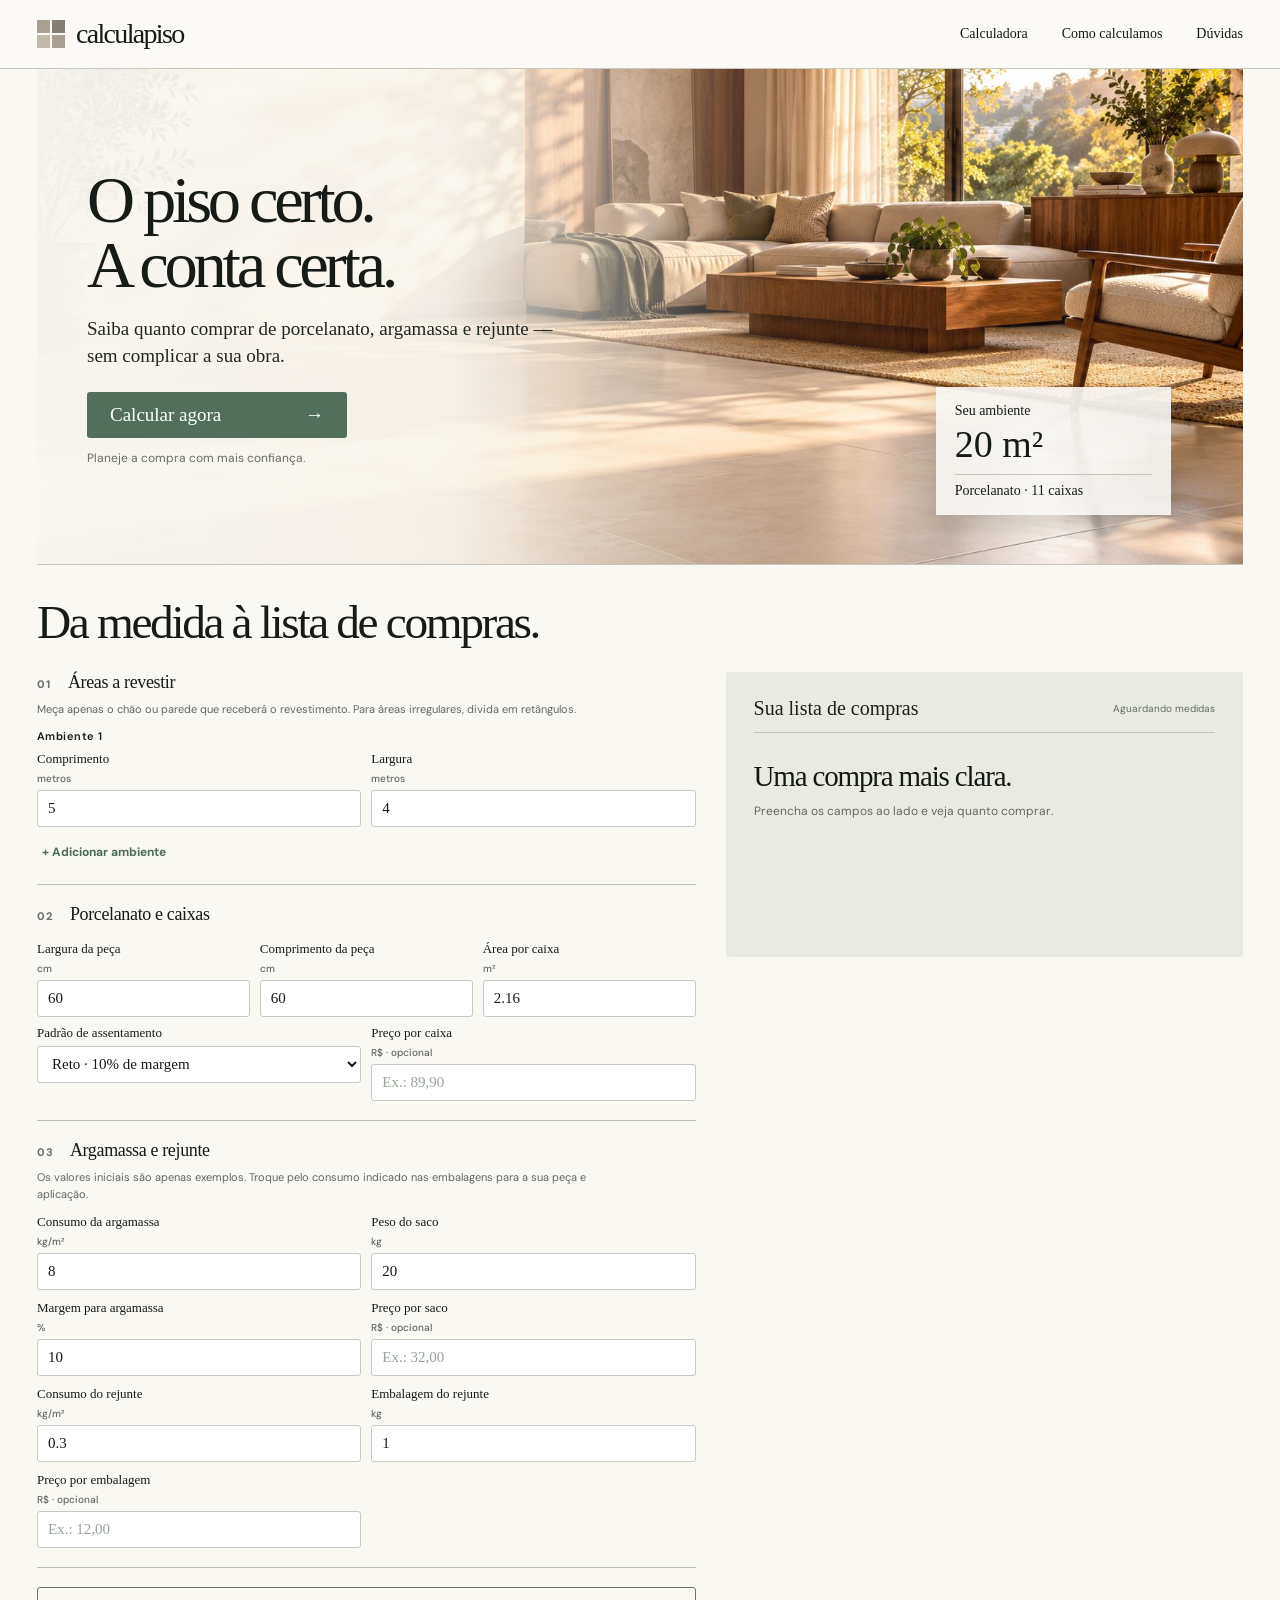
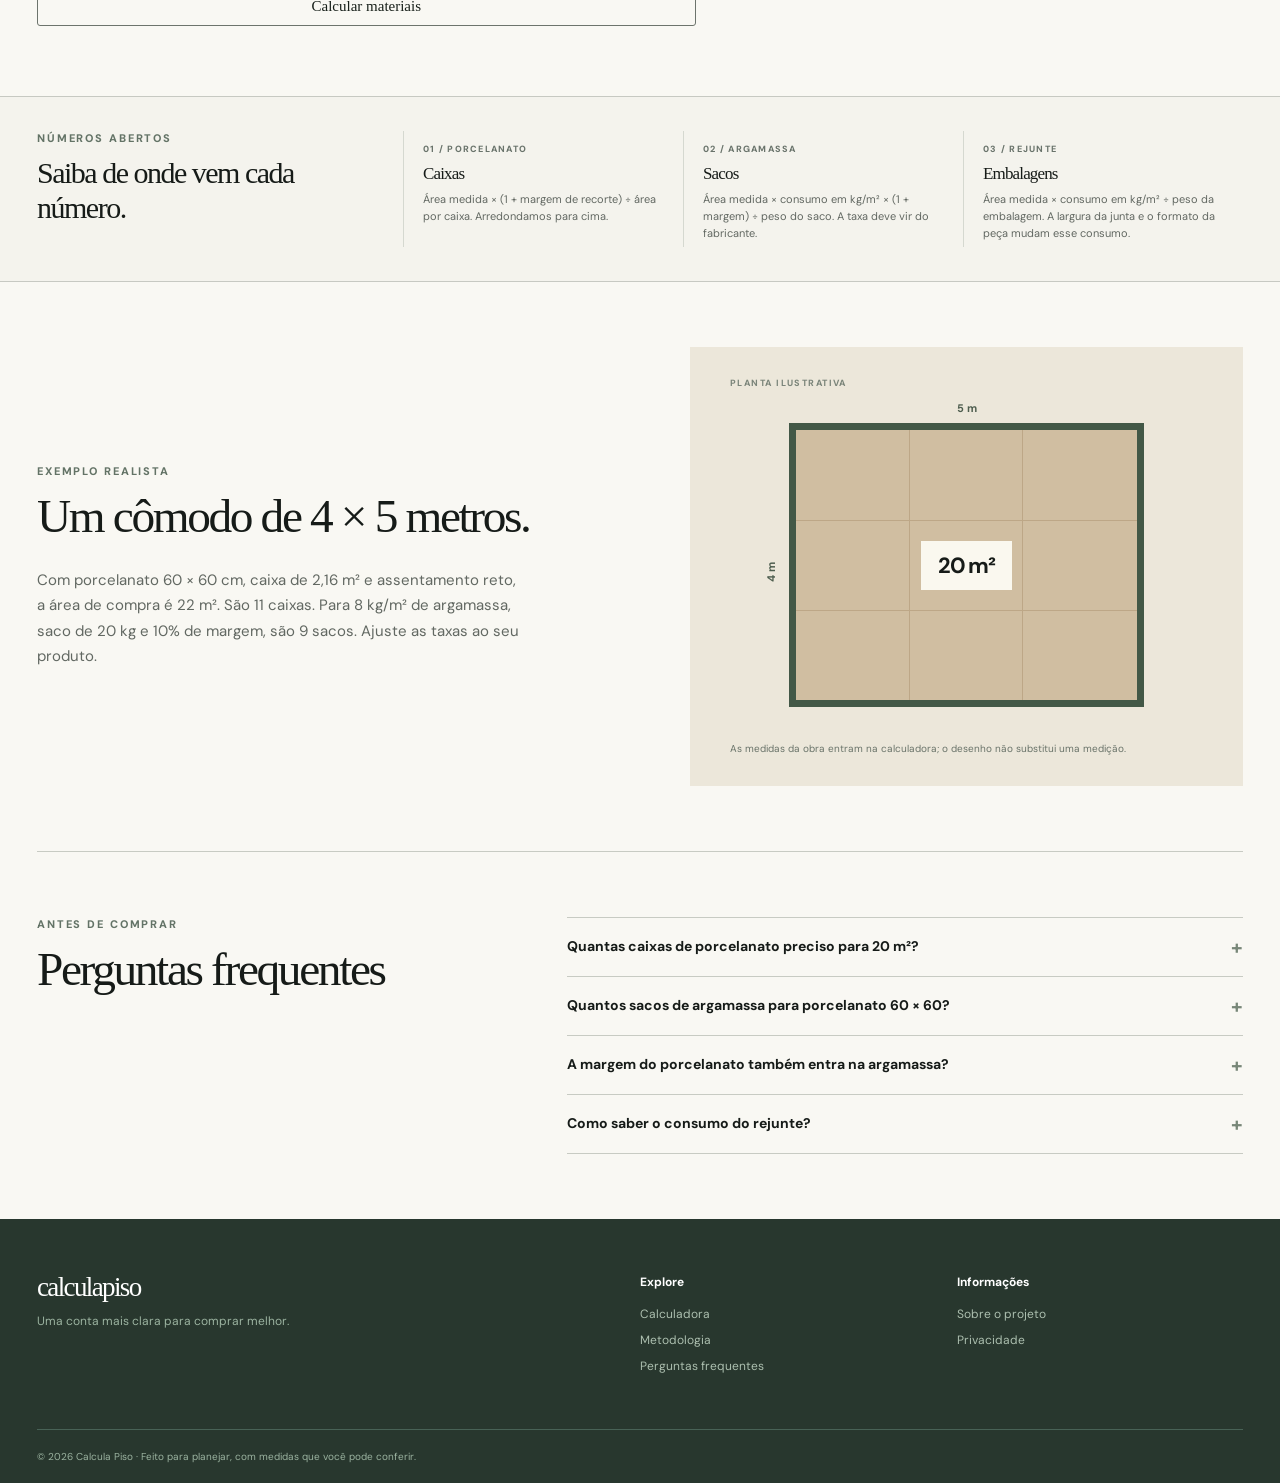
==== index.html @ 50cf4232 "Build Calcula Piso calculator site" ====
<!doctype html>
<html lang="pt-BR">
<head>
  <meta charset="utf-8"><meta name="viewport" content="width=device-width,initial-scale=1"><meta name="theme-color" content="#f5f3ed">
  <meta name="description" content="Calcule caixas de porcelanato, sacos de argamassa, rejunte e custo para sua obra. Simulador grátis com várias áreas, medidas reais e fórmulas transparentes.">
  <meta property="og:type" content="website"><meta property="og:locale" content="pt_BR"><meta property="og:title" content="Calculadora de Porcelanato | Calcula Piso"><meta property="og:description" content="Meça seus ambientes e monte uma lista de compra de porcelanato, argamassa e rejunte.">
  <script type="application/ld+json">{"@context":"https://schema.org","@type":"WebApplication","name":"Calcula Piso","applicationCategory":"UtilitiesApplication","operatingSystem":"Any","inLanguage":"pt-BR","isAccessibleForFree":true,"description":"Calculadora de porcelanato, argamassa e rejunte para planejamento de compra."}</script>
  <title>Calculadora de Porcelanato: caixas, argamassa e rejunte | Calcula Piso</title>
  <link rel="icon" href="/favicon.svg" type="image/svg+xml"><link rel="stylesheet" href="/style.css"><link rel="stylesheet" href="/redesign.css"><script defer src="/app.js"></script>
</head>
<body>
  <a class="skip-link" href="#calculadora">Pular para a calculadora</a>
  <header class="site-header"><div class="shell header-inner"><a class="logo" href="/" aria-label="Calcula Piso, página inicial"><span class="logo-mark" aria-hidden="true"><i></i><i></i><i></i><i></i></span><span>calcula<span class="logo-accent">piso</span><small>obra sem achismo</small></span></a><nav aria-label="Navegação principal"><a href="#calculadora">Calculadora</a><a href="#metodo">Como calculamos</a><a href="#duvidas">Dúvidas</a></nav><a class="nav-cta" href="#calculadora">Começar cálculo <span aria-hidden="true">↗</span></a></div></header>
  <main>
    <section class="hero shell" aria-labelledby="hero-title"><div class="hero-copy"><h1 id="hero-title">O piso certo.<br><em>A conta certa.</em></h1><p>Saiba quanto comprar de porcelanato, argamassa e rejunte — sem complicar a sua obra.</p><div class="hero-actions"><a class="primary-link" href="#calculadora">Calcular agora <span aria-hidden="true">→</span></a></div><div class="hero-proof">Planeje a compra com mais confiança.</div></div><div class="hero-sample" aria-hidden="true"><span>Seu ambiente</span><strong>20 m²</strong><small>Porcelanato · 11 caixas</small></div></section>
    <section class="tool-section shell" id="calculadora" aria-labelledby="tool-title"><div class="section-intro"><div><h2 id="tool-title">Da medida à lista de compras.</h2></div></div><div class="tool-layout">
      <form id="calculator" novalidate><fieldset class="form-block"><legend><span>01</span> Áreas a revestir</legend><p class="field-help">Meça apenas o chão ou parede que receberá o revestimento. Para áreas irregulares, divida em retângulos.</p><div id="rooms"></div><button class="text-button" type="button" id="add-room">+ Adicionar ambiente</button></fieldset>
        <fieldset class="form-block"><legend><span>02</span> Porcelanato e caixas</legend><div class="field-grid three"><label>Largura da peça <small>cm</small><input id="tile-width" type="number" inputmode="decimal" min="1" max="300" step="0.1" value="60" required></label><label>Comprimento da peça <small>cm</small><input id="tile-length" type="number" inputmode="decimal" min="1" max="300" step="0.1" value="60" required></label><label>Área por caixa <small>m²</small><input id="box-area" type="number" inputmode="decimal" min="0.01" max="100" step="0.01" value="2.16" required></label></div><div class="field-grid two"><label>Padrão de assentamento<select id="layout"><option value="10">Reto · 10% de margem</option><option value="15">Diagonal · 15% de margem</option><option value="20">Muitos recortes · 20% de margem</option></select></label><label>Preço por caixa <small>R$ · opcional</small><input id="box-price" type="number" inputmode="decimal" min="0" step="0.01" placeholder="Ex.: 89,90"></label></div></fieldset>
        <fieldset class="form-block"><legend><span>03</span> Argamassa e rejunte</legend><p class="field-help">Os valores iniciais são apenas exemplos. Troque pelo consumo indicado nas embalagens para a sua peça e aplicação.</p><div class="field-grid two"><label>Consumo da argamassa <small>kg/m²</small><input id="mortar-rate" type="number" inputmode="decimal" min="0.1" max="50" step="0.1" value="8" required></label><label>Peso do saco <small>kg</small><input id="mortar-bag" type="number" inputmode="decimal" min="0.1" max="100" step="0.1" value="20" required></label><label>Margem para argamassa <small>%</small><input id="mortar-loss" type="number" inputmode="decimal" min="0" max="100" step="1" value="10" required></label><label>Preço por saco <small>R$ · opcional</small><input id="mortar-price" type="number" inputmode="decimal" min="0" step="0.01" placeholder="Ex.: 32,00"></label><label>Consumo do rejunte <small>kg/m²</small><input id="grout-rate" type="number" inputmode="decimal" min="0.01" max="10" step="0.01" value="0.3" required></label><label>Embalagem do rejunte <small>kg</small><input id="grout-pack" type="number" inputmode="decimal" min="0.1" max="50" step="0.1" value="1" required></label><label>Preço por embalagem <small>R$ · opcional</small><input id="grout-price" type="number" inputmode="decimal" min="0" step="0.01" placeholder="Ex.: 12,00"></label></div></fieldset><p class="form-error" id="form-error" role="alert" hidden></p><button class="calculate-button" type="submit">Calcular materiais <span aria-hidden="true">↗</span></button></form>
      <aside class="results" aria-live="polite" aria-labelledby="results-title"><div class="results-head"><span>Sua lista de compras</span><span class="results-status" id="results-status">Aguardando medidas</span></div><h3 id="results-title">Uma compra mais clara.</h3><p class="results-lead" id="results-lead">Preencha os campos ao lado e veja quanto comprar.</p><div id="results-content" hidden><div class="result-feature"><span>Área medida</span><strong id="area-result">—</strong><small id="purchase-area">—</small></div><div class="result-list"><div><span><b>▦</b> Porcelanato</span><strong id="boxes-result">—</strong><small id="boxes-detail">—</small></div><div><span><b>◧</b> Argamassa</span><strong id="mortar-result">—</strong><small id="mortar-detail">—</small></div><div><span><b>◉</b> Rejunte</span><strong id="grout-result">—</strong><small id="grout-detail">—</small></div></div><div class="estimated-cost" id="cost-row" hidden><span>Total estimado</span><strong id="cost-result">—</strong></div><p class="result-note" id="result-note">Quantidade estimada. Confira o rendimento e a indicação de uso nas embalagens antes de comprar.</p><div class="result-actions"><button type="button" id="copy-result">Copiar lista</button><button type="button" id="print-result">Imprimir</button></div></div></aside>
    </div></section>
    <section class="method-section" id="metodo"><div class="shell method-grid"><div><p class="overline">Números abertos</p><h2>Saiba de onde vem cada número.</h2><p>Uma boa estimativa começa na embalagem. Nossa ferramenta faz as contas e arredonda a compra para caixas e sacos inteiros.</p><a href="#calculadora">Voltar à calculadora <span aria-hidden="true">↗</span></a></div><div class="method-cards"><article><span>01 / PORCELANATO</span><h3>Caixas</h3><p>Área medida × (1 + margem de recorte) ÷ área por caixa. Arredondamos para cima.</p></article><article><span>02 / ARGAMASSA</span><h3>Sacos</h3><p>Área medida × consumo em kg/m² × (1 + margem) ÷ peso do saco. A taxa deve vir do fabricante.</p></article><article><span>03 / REJUNTE</span><h3>Embalagens</h3><p>Área medida × consumo em kg/m² ÷ peso da embalagem. A largura da junta e o formato da peça mudam esse consumo.</p></article></div></div></section>
    <section class="example-section shell"><div class="example-intro"><p class="overline">Exemplo realista</p><h2>Um cômodo de 4 × 5 metros.</h2><p>Com porcelanato 60 × 60 cm, caixa de 2,16 m² e assentamento reto, a área de compra é 22 m². São 11 caixas. Para 8 kg/m² de argamassa, saco de 20 kg e 10% de margem, são 9 sacos. Ajuste as taxas ao seu produto.</p></div><div class="example-visual"><div class="plan-label">PLANTA ILUSTRATIVA</div><div class="room-plan"><span class="top-measure">5 m</span><span class="side-measure">4 m</span><div class="plan-grid"></div><strong>20 m²</strong></div><span class="example-caption">As medidas da obra entram na calculadora; o desenho não substitui uma medição.</span></div></section>
    <section class="faq-section shell" id="duvidas"><div><p class="overline">Antes de comprar</p><h2>Perguntas frequentes</h2></div><div class="faq-list"><details><summary>Quantas caixas de porcelanato preciso para 20 m²?</summary><p>Depende da cobertura de cada caixa e da margem para cortes. Com uma caixa de 2,16 m² e margem de 10%, a compra é de 22 m²: 22 ÷ 2,16 = 10,19, arredondando para 11 caixas.</p></details><details><summary>Quantos sacos de argamassa para porcelanato 60 × 60?</summary><p>O tamanho da peça sozinho não define o consumo. Consulte a ficha técnica da argamassa para o método de assentamento. No exemplo de 20 m², 8 kg/m², 10% de margem e sacos de 20 kg, são 176 kg ou 9 sacos.</p></details><details><summary>A margem do porcelanato também entra na argamassa?</summary><p>Não. A margem das caixas cobre recortes e quebras das peças. A argamassa tem sua própria margem para perdas de aplicação.</p></details><details><summary>Como saber o consumo do rejunte?</summary><p>Procure a tabela do fabricante. O consumo muda com o tamanho e a espessura da peça, a largura da junta e o tipo de rejunte. Digite na calculadora o valor em kg/m² indicado para o seu caso.</p></details></div></section>
  </main><footer class="site-footer"><div class="shell footer-grid"><div><a class="logo footer-logo" href="/">calculapiso</a><p>Uma conta mais clara para comprar melhor.</p></div><div><strong>Explore</strong><a href="#calculadora">Calculadora</a><a href="#metodo">Metodologia</a><a href="#duvidas">Perguntas frequentes</a></div><div><strong>Informações</strong><a href="/sobre.html">Sobre o projeto</a><a href="/privacidade.html">Privacidade</a></div></div><div class="shell footer-bottom">© <span id="year">2026</span> Calcula Piso · Feito para planejar, com medidas que você pode conferir.</div></footer>
</body></html>
---- style.css ----
@import url('https://fonts.googleapis.com/css2?family=DM+Sans:wght@400;500;600;700&family=Manrope:wght@400;500;600;700;800&display=swap');
:root{--paper:#f5f3ed;--white:#fffefa;--ink:#1c2925;--soft:#66736c;--line:#d9ddd3;--green:#254e3f;--orange:#b95736;--sand:#e8dfcf}*{box-sizing:border-box}html{scroll-behavior:smooth}body{margin:0;background:var(--paper);color:var(--ink);font-family:'DM Sans',Arial,sans-serif;-webkit-font-smoothing:antialiased}button,input,select{font:inherit}button,a{-webkit-tap-highlight-color:transparent}a{color:inherit}.shell{width:min(1180px,calc(100% - 48px));margin-inline:auto}[hidden]{display:none!important}.skip-link{position:absolute;left:-999px;top:0;background:#fff;padding:12px;z-index:50}.skip-link:focus{left:12px}.site-header{border-bottom:1px solid #e4e5dc}.header-inner{height:86px;display:flex;align-items:center;justify-content:space-between;gap:20px}.logo{text-decoration:none;font:800 21px/1 'Manrope',Arial,sans-serif;letter-spacing:-.07em;display:flex;align-items:center;gap:11px}.logo>span:last-child{display:flex;flex-direction:column}.logo-accent{color:var(--orange)}.logo small{font:600 9px/1.4 'DM Sans',Arial,sans-serif;letter-spacing:.14em;text-transform:uppercase;color:#758078}.logo-mark{width:29px;height:29px;display:grid;grid-template-columns:1fr 1fr;gap:3px;transform:rotate(-15deg)}.logo-mark i{display:block;background:var(--green);border-radius:2px}.logo-mark i:nth-child(2),.logo-mark i:nth-child(3){background:var(--orange)}nav{display:flex;gap:34px}nav a{text-decoration:none;font-size:13px;font-weight:600;color:#49574f}nav a:hover,.method-grid a:hover{text-decoration:underline}.nav-cta{text-decoration:none;border:1px solid var(--ink);border-radius:5px;padding:12px 15px;font-size:12px;font-weight:700}.nav-cta span{margin-left:16px}.hero{min-height:530px;display:grid;grid-template-columns:1fr .92fr;align-items:center;gap:50px;padding-block:58px}.kicker,.overline{font-size:11px;font-weight:800;letter-spacing:.17em;text-transform:uppercase;color:var(--orange)}.kicker{display:flex;align-items:center;gap:10px}.kicker-line{width:19px;height:2px;background:var(--orange)}h1,h2,h3,p{margin-top:0}h1,h2,h3{font-family:'Manrope',Arial,sans-serif}h1{font-size:clamp(45px,5.2vw,76px);line-height:1.075;letter-spacing:-.075em;margin:21px 0 21px}h1 em{font-style:normal;color:var(--orange)}.hero-copy>p{max-width:525px;font-size:17px;line-height:1.7;color:#536158}.hero-actions{display:flex;align-items:center;gap:24px;margin-top:30px}.primary-link,.calculate-button{background:var(--green);color:white;border:0;border-radius:4px;text-decoration:none;font-size:13px;font-weight:700;padding:15px 20px;display:inline-flex;justify-content:space-between;gap:55px;cursor:pointer}.primary-link:hover,.calculate-button:hover{background:#183d30}.hero-actions>span{font-size:12px;color:#77827a}.hero-proof{border-top:1px solid var(--line);margin-top:58px;padding-top:19px;display:flex;align-items:baseline;gap:13px;color:#67756c;font-size:11px}.hero-proof strong{font-size:13px;color:var(--ink)}.hero-art{position:relative;display:grid;grid-template-columns:repeat(3,1fr);grid-template-rows:repeat(3,1fr);gap:8px;aspect-ratio:1.08;padding:21px;background:#ded9cb;overflow:hidden;box-shadow:20px 22px 0 #e8e3d7}.tile{position:relative;overflow:hidden}.tile-one{background:#c66c4c;grid-column:span 2}.tile-one:after{content:'';position:absolute;width:66%;aspect-ratio:1;border:28px solid #da8a68;border-radius:50%;left:-22%;top:20%}.tile-two{background:#285240}.tile-two:after{content:'';position:absolute;inset:19%;border:17px solid #779988;border-radius:50%}.tile-three{background:#e7d1ab}.tile-three:after{content:'';position:absolute;inset:20% 15%;border:16px solid #f6e7c7;transform:rotate(30deg)}.tile-four{background:#a9482e}.tile-four:after{content:'';position:absolute;inset:12%;background:repeating-linear-gradient(45deg,#c3714b 0 12px,transparent 12px 30px)}.tile-five{background:#cfb692}.tile-five:after{content:'';position:absolute;width:60%;aspect-ratio:1;border:18px solid #f0ddba;border-radius:50%;right:-22%;bottom:-23%}.tile-six{background:#244a3b;grid-column:span 2}.tile-six:after{content:'';position:absolute;inset:15%;background:repeating-linear-gradient(90deg,#3b6c56 0 19px,transparent 19px 40px);transform:skewX(-25deg)}.tile-seven{background:#db9976}.art-label{position:absolute;right:0;bottom:0;padding:19px 24px;background:#f5f3ed;font:800 11px/1.35 'Manrope',Arial,sans-serif;letter-spacing:.15em}.art-label span{display:block;text-align:right;font-size:20px;letter-spacing:0}.strip{background:var(--green);color:#e9efe8}.strip-inner{min-height:70px;display:flex;justify-content:space-between;align-items:center;gap:16px}.strip span{font-size:11px;font-weight:700;letter-spacing:.06em;white-space:nowrap}.tool-section{padding-block:88px 98px}.section-intro{display:flex;justify-content:space-between;align-items:end;gap:40px;margin-bottom:30px}.section-intro h2,.method-section h2,.example-section h2,.faq-section h2{font-size:clamp(32px,3.1vw,46px);line-height:1.16;letter-spacing:-.055em;margin:0}.section-intro>p{max-width:310px;color:var(--soft);font-size:14px;line-height:1.6;margin:0}.tool-layout{display:grid;grid-template-columns:minmax(0,1fr) 390px;gap:20px;align-items:start}form{background:var(--white);border:1px solid var(--line);padding:34px}.form-block{border:0;border-bottom:1px solid var(--line);padding:0 0 29px;margin:0 0 28px;min-width:0}.form-block legend{font:800 17px 'Manrope',Arial,sans-serif;letter-spacing:-.04em;padding:0;margin-bottom:8px}.form-block legend span{font:800 11px 'DM Sans',Arial,sans-serif;color:var(--orange);margin-right:13px;letter-spacing:.08em}.field-help{font-size:12px;line-height:1.55;color:var(--soft);max-width:590px;margin:0 0 19px}.field-grid{display:grid;gap:13px;margin-top:13px}.field-grid.two{grid-template-columns:repeat(2,minmax(0,1fr))}.field-grid.three{grid-template-columns:repeat(3,minmax(0,1fr))}label{font-size:12px;font-weight:700;display:flex;flex-direction:column;gap:7px}label small{font-size:10px;color:var(--soft);font-weight:500}input,select{width:100%;height:43px;background:#fff;border:1px solid #cdd4ca;border-radius:3px;padding:0 11px;color:var(--ink);font-size:14px;min-width:0}input:focus,select:focus,button:focus-visible,a:focus-visible,summary:focus-visible{outline:2px solid var(--orange);outline-offset:2px}input::placeholder{color:#9aa39a}.room-row{background:#f8f8f4;border:1px solid #e3e6dd;padding:15px;margin-bottom:11px}.room-title{display:flex;justify-content:space-between;align-items:center}.room-title strong{font-size:12px}.remove-room,.text-button{border:0;background:none;color:var(--orange);font-size:12px;font-weight:700;cursor:pointer;padding:5px}.text-button{margin-top:3px}.calculate-button{width:100%;font-size:14px;padding:17px 20px}.form-error{background:#fff0ec;border:1px solid #dfa693;color:#852f21;padding:12px;font-size:12px}.results{background:#203e33;color:#fff;padding:28px;position:sticky;top:18px;min-height:310px}.results-head{display:flex;justify-content:space-between;align-items:center;border-bottom:1px solid #536d61;padding-bottom:19px;font-size:12px;font-weight:700}.results-status{font-size:10px;font-weight:600;color:#bdd1c3}.results h3{font-size:29px;line-height:1.15;letter-spacing:-.05em;margin:27px 0 9px}.results-lead{font-size:12px;color:#ccdad0;line-height:1.6;margin-bottom:25px}.result-feature{padding:17px;background:#e1eadf;color:var(--ink);display:flex;flex-direction:column}.result-feature span,.result-feature small{font-size:11px;color:#63796a}.result-feature strong{font:800 36px 'Manrope',Arial,sans-serif;letter-spacing:-.08em;margin:4px 0}.result-list>div{display:grid;grid-template-columns:1fr auto;column-gap:10px;padding:16px 0;border-bottom:1px solid #536d61}.result-list span{font-size:12px;color:#e1eee1}.result-list b{font-size:10px;color:#a6bdae;margin-right:8px}.result-list strong{font:700 15px 'Manrope',Arial,sans-serif;white-space:nowrap}.result-list small{grid-column:1/-1;font-size:10px;color:#b0c3b4;margin:5px 0 0 26px}.estimated-cost{display:flex;justify-content:space-between;gap:10px;margin-top:20px;padding:14px;background:#315c47;font-size:11px}.estimated-cost strong{font-size:16px}.result-note{font-size:11px;color:#c0d0c3;line-height:1.5;margin:19px 0}.result-actions{display:flex;gap:8px}.result-actions button{flex:1;cursor:pointer;border:1px solid #90ad97;background:transparent;color:white;padding:10px 5px;font-weight:700;font-size:11px}.result-actions button:hover{background:#315c47}.method-section{background:#e7e5db;padding:93px 0}.method-grid{display:grid;grid-template-columns:.7fr 1fr;gap:90px}.method-grid>div:first-child>p:not(.overline){color:var(--soft);line-height:1.65;max-width:350px;font-size:14px;margin:20px 0}.method-grid a{font-size:12px;font-weight:700;text-decoration:none}.method-grid a span{margin-left:12px}.method-cards{display:grid;grid-template-columns:repeat(3,1fr);gap:12px}.method-cards article{background:#f8f7f2;padding:23px 20px;min-height:220px}.method-cards article>span{font-size:9px;letter-spacing:.14em;color:var(--orange);font-weight:800}.method-cards h3{font-size:19px;letter-spacing:-.05em;margin:25px 0 8px}.method-cards p{font-size:12px;line-height:1.55;color:var(--soft)}.example-section{padding-block:100px;display:grid;grid-template-columns:1fr 1fr;align-items:center;gap:100px}.example-intro p:not(.overline){font-size:15px;color:var(--soft);line-height:1.7;max-width:490px;margin:24px 0 0}.example-visual{background:#ece7da;padding:30px 40px}.plan-label{font-size:9px;letter-spacing:.16em;font-weight:800;color:#7a8479}.room-plan{width:75%;aspect-ratio:1.25;margin:34px auto;position:relative;border:7px solid #435846;background:#d0bea1;display:grid;place-items:center}.plan-grid{position:absolute;inset:0;background:linear-gradient(90deg,transparent calc(33.33% - 1px),#bda787 calc(33.33% - 1px),#bda787 33.33%,transparent 33.33%,transparent calc(66.66% - 1px),#bda787 calc(66.66% - 1px),#bda787 66.66%,transparent 66.66%),linear-gradient(0deg,transparent calc(33.33% - 1px),#bda787 calc(33.33% - 1px),#bda787 33.33%,transparent 33.33%,transparent calc(66.66% - 1px),#bda787 calc(66.66% - 1px),#bda787 66.66%,transparent 66.66%)}.room-plan strong{position:relative;background:#faf8ef;padding:10px 17px;font-size:22px;letter-spacing:-.06em}.top-measure,.side-measure{position:absolute;font-size:11px;font-weight:700;color:#4d5d4e}.top-measure{top:-29px}.side-measure{left:-35px;top:50%;transform:rotate(-90deg)}.example-caption{display:block;font-size:10px;color:#697369;line-height:1.5}.faq-section{border-top:1px solid var(--line);padding-block:85px 100px;display:grid;grid-template-columns:.65fr 1fr;gap:90px}.faq-list{border-top:1px solid var(--line)}details{border-bottom:1px solid var(--line);padding:19px 0}summary{font-size:14px;font-weight:700;cursor:pointer;list-style:none;display:flex;justify-content:space-between;gap:20px}summary::-webkit-details-marker{display:none}summary:after{content:'+';color:var(--orange);font-size:20px;line-height:1}details[open] summary:after{content:'−'}details p{font-size:13px;line-height:1.65;color:var(--soft);padding:12px 25px 0 0;margin:0}.site-footer{background:#1d332a;color:#d6e2d7;padding-top:55px}.footer-grid{display:grid;grid-template-columns:2fr 1fr 1fr;gap:30px;padding-bottom:55px}.footer-logo{color:white;display:block}.footer-grid p{font-size:12px;color:#9bb3a0;margin-top:12px}.footer-grid>div:not(:first-child){display:flex;flex-direction:column;gap:10px}.footer-grid strong{font-size:12px;margin-bottom:6px;color:#fff}.footer-grid a:not(.logo){font-size:12px;color:#acbfaf;text-decoration:none}.footer-grid a:hover{text-decoration:underline}.footer-bottom{border-top:1px solid #486256;padding-block:20px;color:#9bb3a0;font-size:10px}.simple-page{padding-block:80px 130px;max-width:760px}.simple-page h1{font-size:clamp(36px,5vw,56px)}.simple-page p,.simple-page li{font-size:15px;line-height:1.75;color:#536158}.simple-page h2{font-size:25px;margin-top:40px}.simple-page a{color:var(--orange)}@media(max-width:1050px){.tool-layout{grid-template-columns:minmax(0,1fr) 340px}.method-grid{gap:35px}.method-cards{grid-template-columns:1fr}.method-cards article{min-height:auto}.hero{gap:30px}}@media(max-width:800px){nav{display:none}.hero{grid-template-columns:1fr;padding-block:44px}.hero-art{max-width:570px;width:100%;margin:auto}.hero-proof{margin-top:35px}.strip-inner{overflow:auto}.tool-layout,.method-grid,.example-section,.faq-section{grid-template-columns:1fr}.results{position:static}.section-intro{display:block}.section-intro>p{margin-top:15px}.method-cards{grid-template-columns:repeat(3,1fr)}.example-section,.faq-section{gap:35px}}@media(max-width:600px){.shell{width:min(100% - 32px,1180px)}.header-inner{height:69px}.nav-cta{font-size:0;padding:10px 12px}.nav-cta span{font-size:18px;margin:0}.hero h1{font-size:clamp(45px,12vw,66px)}.hero-copy>p{font-size:15px}.hero-actions{gap:13px}.hero-actions>span{font-size:10px}.hero-art{gap:5px;padding:12px;box-shadow:10px 11px 0 #e8e3d7}.art-label{font-size:8px;padding:9px 12px}.strip-inner{min-height:58px}.strip span{font-size:10px}.tool-section{padding-block:65px}.tool-layout{gap:14px}form,.results{padding:21px}.field-grid.three{grid-template-columns:repeat(2,minmax(0,1fr))}.field-grid.three label:last-child{grid-column:1/-1}.method-section{padding-block:65px}.method-cards{grid-template-columns:1fr}.example-section,.faq-section{padding-block:65px}.example-visual{padding:22px 25px}.footer-grid{grid-template-columns:1fr 1fr;gap:35px}.footer-grid>div:first-child{grid-column:1/-1}}@media(max-width:380px){.field-grid.two{grid-template-columns:1fr}.hero-actions>span{display:none}.result-list strong{font-size:13px}}@media print{.site-header,.hero,.strip,.section-intro,form,.method-section,.example-section,.faq-section,.site-footer,.result-actions{display:none!important}body{background:#fff}.tool-layout{display:block}.tool-section{padding:0}.results{color:#000;background:#fff;position:static;border:1px solid #999;min-height:0}.results-lead,.result-note,.results-status{color:#333}.result-feature{background:#eee}.result-list>div{border-color:#999}}
---- redesign.css ----
﻿:root{--paper:#f9f8f3;--white:#fbfaf7;--ink:#161b18;--soft:#626862;--line:#c8cbc3;--green:#506c5b;--orange:#788778}
body{background:var(--paper);color:var(--ink)}.shell{width:min(1390px,calc(100% - 74px))}.site-header{background:#fbfaf7;border-color:#c7c9c1}.header-inner{height:68px}.logo{font-family:Georgia,'Times New Roman',serif;font-size:28px;font-weight:400;letter-spacing:-.06em}.logo>span:last-child{display:block}.logo-accent{color:inherit}.logo small{display:none}.logo-mark{width:28px;height:28px;transform:none;gap:2px}.logo-mark i,.logo-mark i:nth-child(2),.logo-mark i:nth-child(3){background:#aaa092;border-radius:0}.logo-mark i:nth-child(2){background:#867e72}.logo-mark i:nth-child(3){background:#c1b9aa}.site-header nav a{font-family:Georgia,'Times New Roman',serif;font-size:14px;color:#141a16;font-weight:400}.nav-cta{display:none}
.hero{min-height:495px;display:flex;align-items:center;position:relative;padding:50px;background:linear-gradient(90deg,rgba(249,248,243,.97) 0%,rgba(249,248,243,.88) 34%,rgba(249,248,243,.08) 61%,rgba(249,248,243,0) 100%),url('/hero-room.jpg') center center/cover no-repeat}.hero-copy{position:relative;z-index:1;max-width:590px}.hero h1{font-family:Georgia,'Times New Roman',serif;font-size:clamp(56px,5.2vw,86px);font-weight:400;letter-spacing:-.065em;line-height:.98;margin:0 0 19px}.hero h1 em{color:inherit}.hero-copy>p{font-family:Georgia,'Times New Roman',serif;font-size:19px;line-height:1.4;color:#222722;max-width:490px}.hero-actions{margin-top:23px}.primary-link{font-family:Georgia,'Times New Roman',serif;background:#536f5c;border-radius:3px;min-width:260px;font-size:19px;font-weight:400;padding:12px 23px}.hero-proof{border:0;margin-top:12px;padding:0;font-size:12px;color:#666d66}.hero-sample{position:absolute;right:6%;bottom:49px;width:235px;padding:16px 19px;background:#f8f7f3e8;box-shadow:0 10px 26px #20291e33;display:flex;flex-direction:column}.hero-sample span,.hero-sample small{font-family:Georgia,'Times New Roman',serif;font-size:14px}.hero-sample strong{font-family:Georgia,'Times New Roman',serif;font-weight:400;font-size:38px;margin:3px 0 8px}.hero-sample small{border-top:1px solid #c5c5be;padding-top:8px}.hero-art,.strip{display:none!important}
.tool-section{padding-block:30px 70px;border-top:1px solid #c6c6be}.section-intro{margin-bottom:22px}.section-intro h2,.method-section h2,.example-section h2,.faq-section h2{font-family:Georgia,'Times New Roman',serif;font-size:clamp(32px,3.7vw,53px);font-weight:400;letter-spacing:-.05em}.tool-layout{grid-template-columns:minmax(0,1.12fr) minmax(330px,.88fr);gap:30px}.tool-layout form{border:0;background:transparent;padding:0}.form-block{border-bottom:1px solid #bcbfb7;padding-bottom:19px;margin-bottom:19px}.form-block legend{font-family:Georgia,'Times New Roman',serif;font-size:18px;font-weight:400;letter-spacing:-.02em}.form-block legend span{font-size:11px;letter-spacing:.08em;color:#6b7069}.field-help{font-size:11px;margin:0 0 11px}.field-grid{gap:10px;margin-top:8px}.field-grid label{font-family:Georgia,'Times New Roman',serif;font-size:13px;font-weight:400;gap:5px}.field-grid label small{font-family:'DM Sans',Arial,sans-serif;font-size:10px}.field-grid input,.field-grid select{height:37px;border:1px solid #c7c9c4;border-radius:3px;background:#fff;padding-inline:10px;font-family:Georgia,'Times New Roman',serif;font-size:15px}.room-row{border:0;background:transparent;padding:0;margin-bottom:9px}.room-title{margin-bottom:8px}.room-title strong{font:600 11px 'DM Sans',Arial,sans-serif;letter-spacing:.04em}.remove-room,.text-button{color:#4e6a58}.calculate-button{background:transparent;color:#18201a;border:1px solid #6d746c;border-radius:3px;justify-content:center;font-family:Georgia,'Times New Roman',serif;font-size:15px;font-weight:400;padding:10px}.calculate-button:hover{background:#e7ebe4;color:#18201a}.calculate-button span{display:none}
.results{background:#e9ebe3;color:#121913;padding:25px 28px;position:sticky;top:18px;min-height:285px;border-radius:3px}.results-head{border-bottom:1px solid #bfc6bd;color:#1b211b;font-family:Georgia,'Times New Roman',serif;font-size:20px;font-weight:400;padding-bottom:12px}.results-status{font:400 10px 'DM Sans',Arial,sans-serif;color:#636d62}.results h3{font-family:Georgia,'Times New Roman',serif;font-size:29px;font-weight:400;letter-spacing:-.04em}.results-lead{color:#636a62;font-size:12px}.result-feature{background:#f3f4ed;color:#1b211b;padding:13px 16px}.result-feature strong{font-family:Georgia,'Times New Roman',serif;font-weight:400;font-size:33px}.result-list>div{border-color:#bfc6bd;padding:15px 0}.result-list span,.result-list strong{color:#161d17;font-family:Georgia,'Times New Roman',serif;font-size:16px;font-weight:400}.result-list b{color:#778779;font-size:20px;font-weight:400}.result-list small,.result-note{color:#5f6a60}.estimated-cost{background:transparent;border-top:1px solid #aeb8ae;color:#161d17;font-family:Georgia,'Times New Roman',serif;font-size:16px;padding:17px 0;margin-top:0}.estimated-cost strong{font:400 26px Georgia,'Times New Roman',serif}.result-actions button{border-color:#5d6e5d;color:#233827}.result-actions button:hover{background:#dbe2d8}.method-section{background:#f4f3ed;border-top:1px solid #c7c9c2;border-bottom:1px solid #c7c9c2;padding-block:34px}.method-grid{grid-template-columns:.4fr 1fr;gap:30px}.method-grid h2{font-size:30px}.method-grid>div:first-child>p:not(.overline),.method-grid a{display:none}.method-cards{display:grid;grid-template-columns:repeat(3,1fr);gap:0}.method-cards article{background:transparent;border-left:1px solid #d5d8d0;min-height:0;padding:5px 19px}.method-cards article>span{color:#69736b}.method-cards h3{font-family:Georgia,'Times New Roman',serif;font-size:17px;font-weight:400;margin:7px 0}.method-cards p{font-size:11px;margin:0}.example-section{padding-block:65px}.faq-section{padding-block:65px}.overline{color:#637366}.site-footer{background:#28372e}.footer-logo{font-size:27px}
@media(max-width:800px){.shell{width:min(100% - 32px,1390px)}.header-inner{height:52px}.logo{font-size:23px}.site-header nav{display:none}.site-header .nav-cta{display:block;font-size:0;border:0;padding:4px}.site-header .nav-cta span{font-size:20px;margin:0}.hero{min-height:520px;padding:0 20px 28px;align-items:flex-end;background:linear-gradient(0deg,rgba(249,248,243,.97) 0%,rgba(249,248,243,.88) 44%,rgba(249,248,243,0) 78%),url('/hero-room.jpg') 63% top/auto 62% no-repeat}.hero-copy{width:100%}.hero h1{font-size:clamp(42px,10vw,64px);margin:0 0 9px}.hero-copy>p{font-size:15px;line-height:1.38;margin-bottom:13px}.hero-actions{margin:0}.primary-link{width:100%;min-width:0;font-size:15px;padding:11px 16px}.hero-proof{display:none}.hero-sample{display:none}.tool-section{padding-block:27px 50px}.section-intro h2{font-size:30px}.tool-layout{grid-template-columns:1fr;gap:20px}.results{position:static}.method-grid{grid-template-columns:1fr;gap:14px}.method-cards{grid-template-columns:1fr}.method-cards article{border-left:0;border-top:1px solid #d4d6cf;padding:11px 0}.method-grid h2{font-size:29px}.example-section,.faq-section{grid-template-columns:1fr}}
@media(max-width:420px){.hero{min-height:490px}.field-grid.two{grid-template-columns:repeat(2,minmax(0,1fr))}.field-grid.three{grid-template-columns:repeat(2,minmax(0,1fr))}.field-grid input,.field-grid select{font-size:13px}.results{padding:18px}.result-list span,.result-list strong{font-size:14px}}
@media print{.hero,.site-header,.method-section{display:none!important}.results{background:#fff;color:#111}.result-list span,.result-list strong,.result-note{color:#111}}
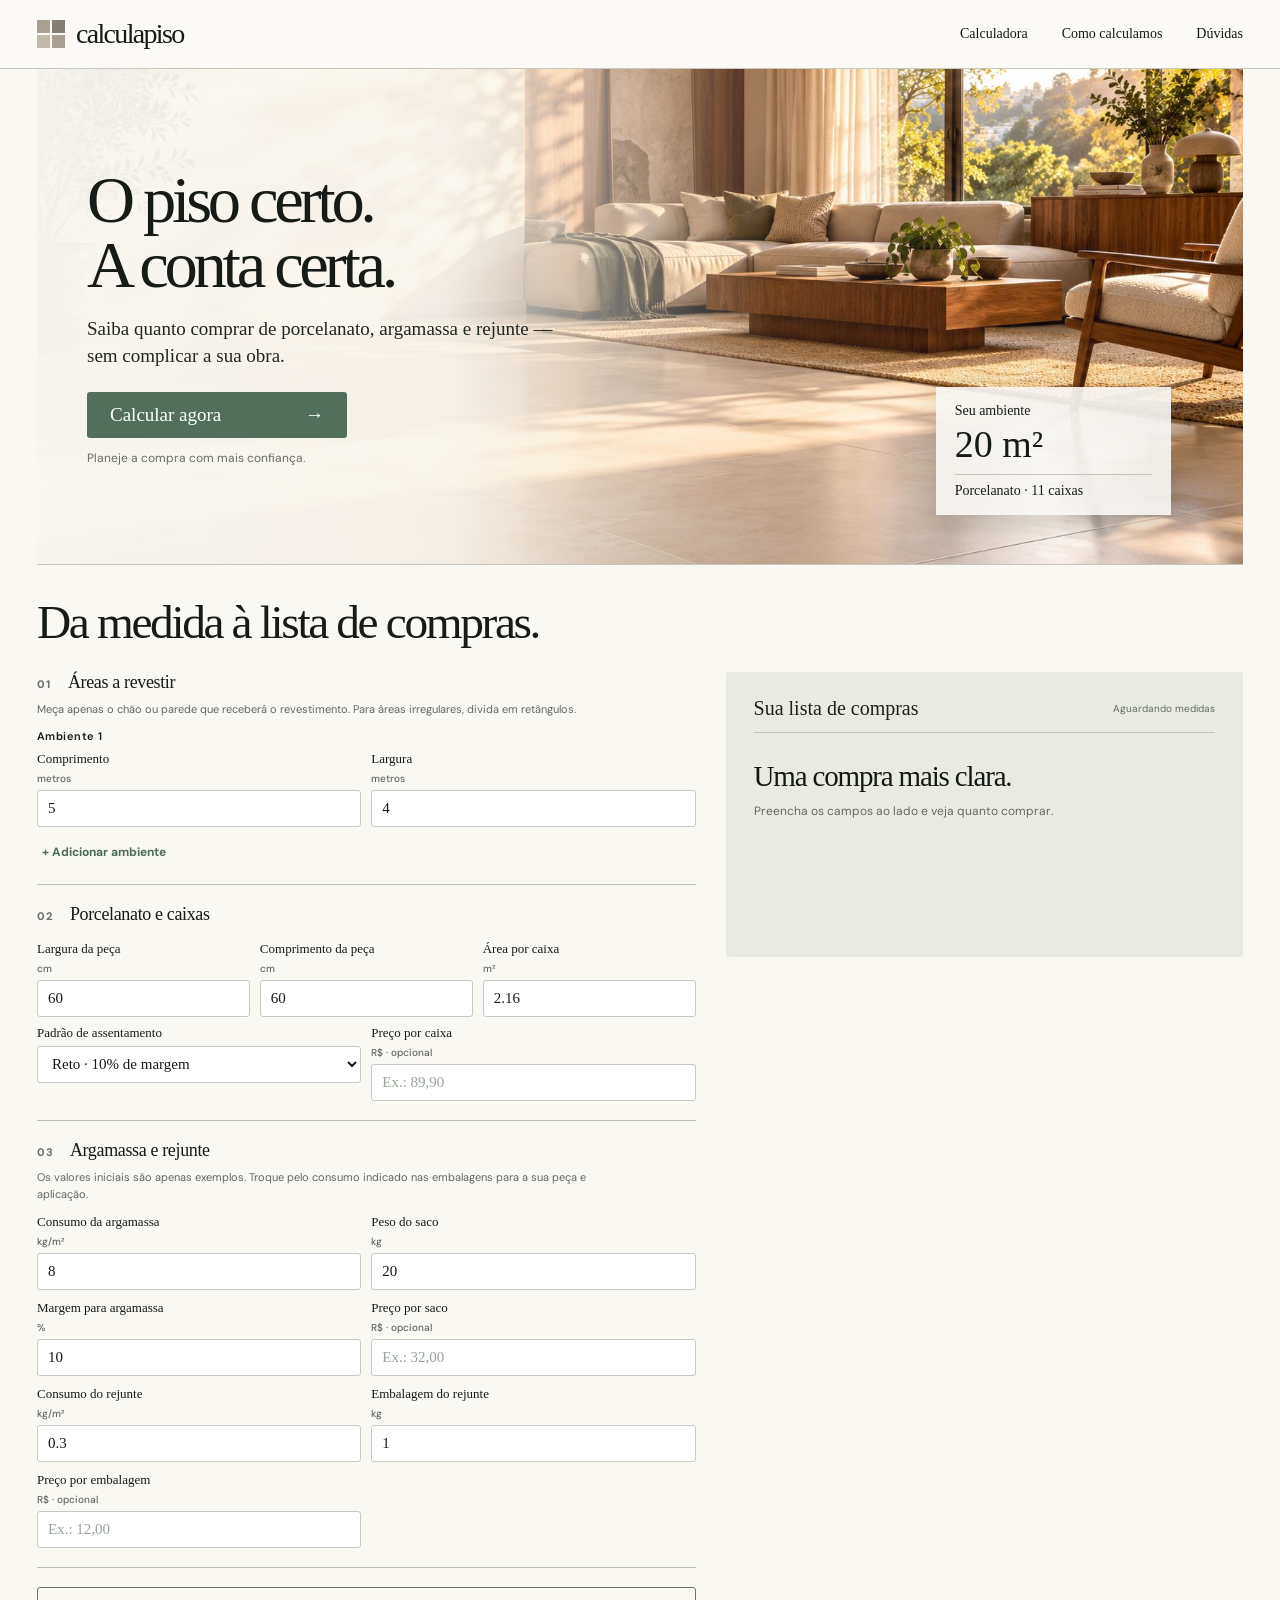
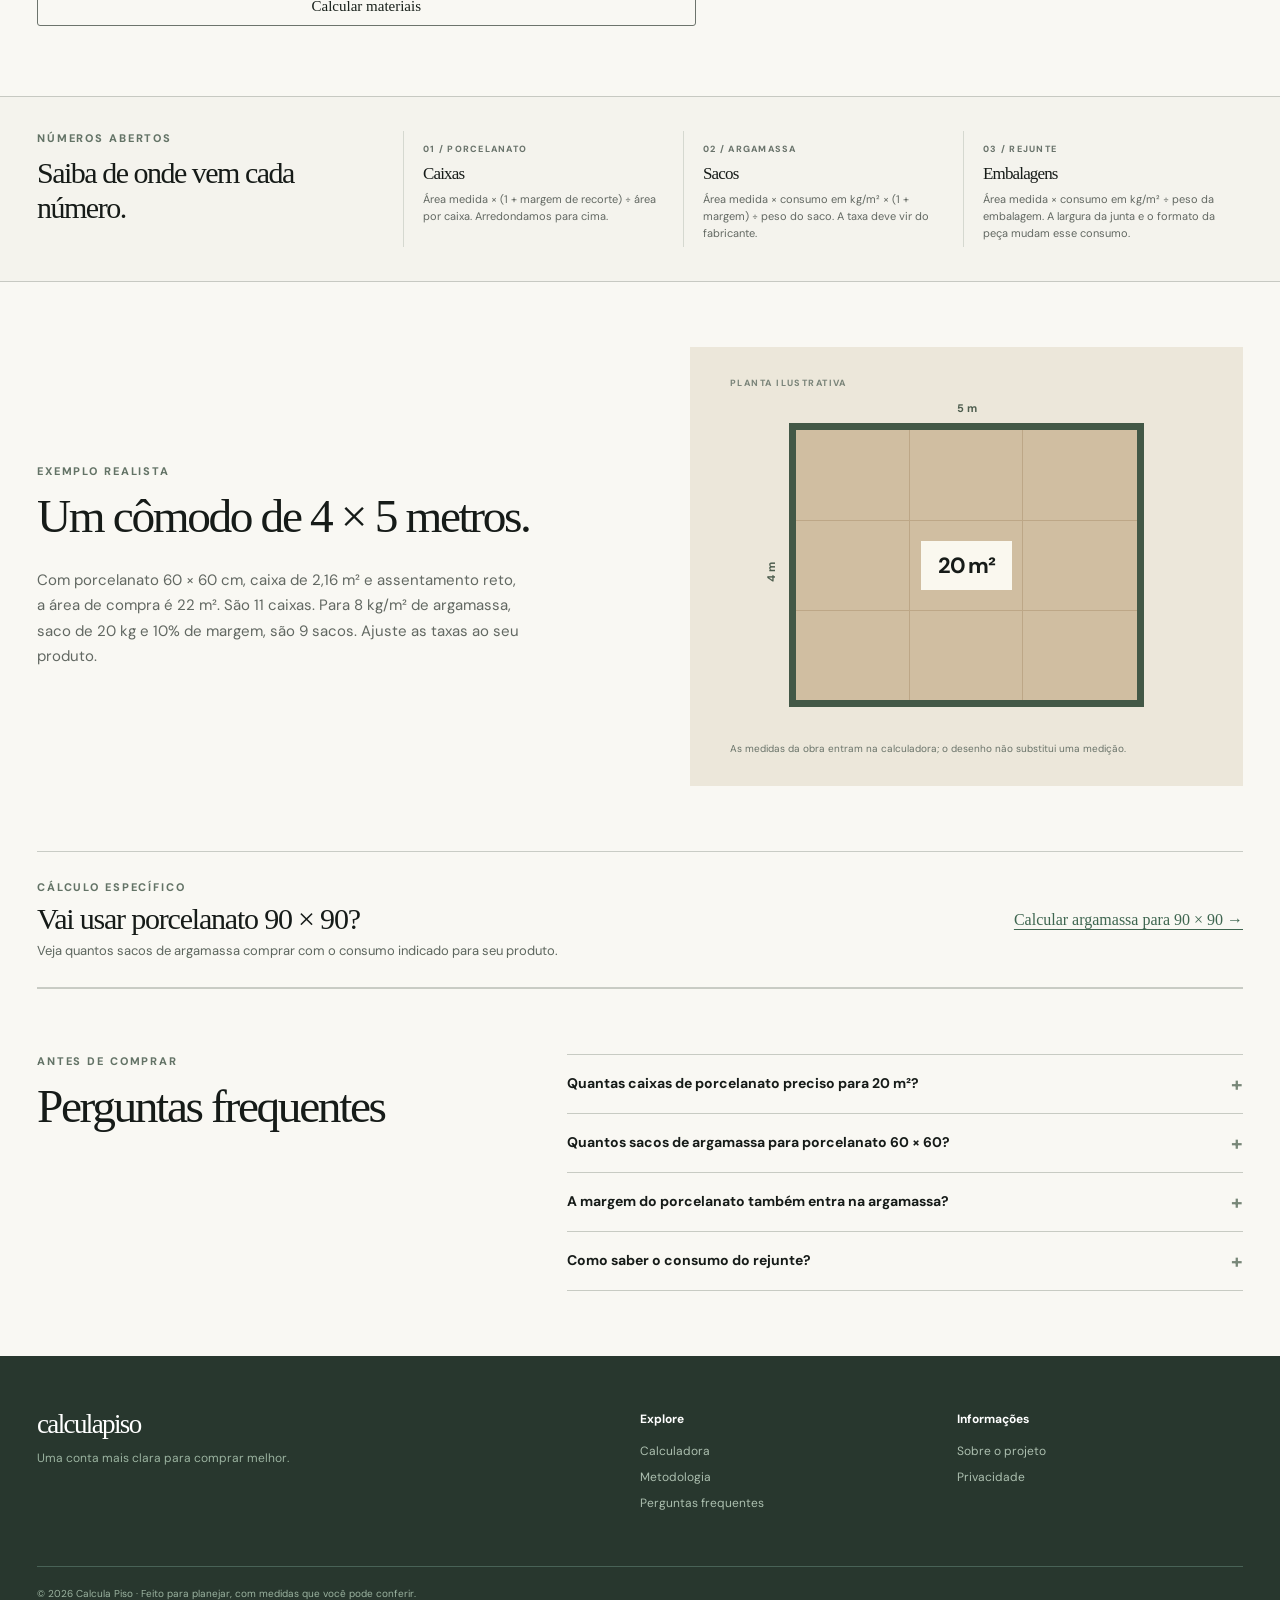
==== commit f42fd9b2: "Add focused 90x90 mortar calculator" ====
--- a/index.html
+++ b/index.html
@@ -5,7 +5,7 @@
   <meta name="description" content="Calcule caixas de porcelanato, sacos de argamassa, rejunte e custo para sua obra. Simulador grátis com várias áreas, medidas reais e fórmulas transparentes.">
   <meta property="og:type" content="website"><meta property="og:locale" content="pt_BR"><meta property="og:title" content="Calculadora de Porcelanato | Calcula Piso"><meta property="og:description" content="Meça seus ambientes e monte uma lista de compra de porcelanato, argamassa e rejunte.">
   <script type="application/ld+json">{"@context":"https://schema.org","@type":"WebApplication","name":"Calcula Piso","applicationCategory":"UtilitiesApplication","operatingSystem":"Any","inLanguage":"pt-BR","isAccessibleForFree":true,"description":"Calculadora de porcelanato, argamassa e rejunte para planejamento de compra."}</script>
-  <title>Calculadora de Porcelanato: caixas, argamassa e rejunte | Calcula Piso</title>
+  <link rel="canonical" href="https://calcula-piso.vercel.app/"><meta property="og:url" content="https://calcula-piso.vercel.app/"><meta property="og:image" content="https://calcula-piso.vercel.app/hero-room.jpg"><meta name="twitter:card" content="summary_large_image"><link rel="preload" as="image" href="/hero-room.jpg"><title>Calculadora de Porcelanato: caixas, argamassa e rejunte | Calcula Piso</title>
   <link rel="icon" href="/favicon.svg" type="image/svg+xml"><link rel="stylesheet" href="/style.css"><link rel="stylesheet" href="/redesign.css"><script defer src="/app.js"></script>
 </head>
 <body>
@@ -21,6 +21,7 @@
     </div></section>
     <section class="method-section" id="metodo"><div class="shell method-grid"><div><p class="overline">Números abertos</p><h2>Saiba de onde vem cada número.</h2><p>Uma boa estimativa começa na embalagem. Nossa ferramenta faz as contas e arredonda a compra para caixas e sacos inteiros.</p><a href="#calculadora">Voltar à calculadora <span aria-hidden="true">↗</span></a></div><div class="method-cards"><article><span>01 / PORCELANATO</span><h3>Caixas</h3><p>Área medida × (1 + margem de recorte) ÷ área por caixa. Arredondamos para cima.</p></article><article><span>02 / ARGAMASSA</span><h3>Sacos</h3><p>Área medida × consumo em kg/m² × (1 + margem) ÷ peso do saco. A taxa deve vir do fabricante.</p></article><article><span>03 / REJUNTE</span><h3>Embalagens</h3><p>Área medida × consumo em kg/m² ÷ peso da embalagem. A largura da junta e o formato da peça mudam esse consumo.</p></article></div></div></section>
     <section class="example-section shell"><div class="example-intro"><p class="overline">Exemplo realista</p><h2>Um cômodo de 4 × 5 metros.</h2><p>Com porcelanato 60 × 60 cm, caixa de 2,16 m² e assentamento reto, a área de compra é 22 m². São 11 caixas. Para 8 kg/m² de argamassa, saco de 20 kg e 10% de margem, são 9 sacos. Ajuste as taxas ao seu produto.</p></div><div class="example-visual"><div class="plan-label">PLANTA ILUSTRATIVA</div><div class="room-plan"><span class="top-measure">5 m</span><span class="side-measure">4 m</span><div class="plan-grid"></div><strong>20 m²</strong></div><span class="example-caption">As medidas da obra entram na calculadora; o desenho não substitui uma medição.</span></div></section>
+    <section class="shell related-tool"><div><p class="overline">Cálculo específico</p><h2>Vai usar porcelanato 90 × 90?</h2><p>Veja quantos sacos de argamassa comprar com o consumo indicado para seu produto.</p></div><a href="/argamassa-porcelanato-90x90">Calcular argamassa para 90 × 90 →</a></section>
     <section class="faq-section shell" id="duvidas"><div><p class="overline">Antes de comprar</p><h2>Perguntas frequentes</h2></div><div class="faq-list"><details><summary>Quantas caixas de porcelanato preciso para 20 m²?</summary><p>Depende da cobertura de cada caixa e da margem para cortes. Com uma caixa de 2,16 m² e margem de 10%, a compra é de 22 m²: 22 ÷ 2,16 = 10,19, arredondando para 11 caixas.</p></details><details><summary>Quantos sacos de argamassa para porcelanato 60 × 60?</summary><p>O tamanho da peça sozinho não define o consumo. Consulte a ficha técnica da argamassa para o método de assentamento. No exemplo de 20 m², 8 kg/m², 10% de margem e sacos de 20 kg, são 176 kg ou 9 sacos.</p></details><details><summary>A margem do porcelanato também entra na argamassa?</summary><p>Não. A margem das caixas cobre recortes e quebras das peças. A argamassa tem sua própria margem para perdas de aplicação.</p></details><details><summary>Como saber o consumo do rejunte?</summary><p>Procure a tabela do fabricante. O consumo muda com o tamanho e a espessura da peça, a largura da junta e o tipo de rejunte. Digite na calculadora o valor em kg/m² indicado para o seu caso.</p></details></div></section>
-  </main><footer class="site-footer"><div class="shell footer-grid"><div><a class="logo footer-logo" href="/">calculapiso</a><p>Uma conta mais clara para comprar melhor.</p></div><div><strong>Explore</strong><a href="#calculadora">Calculadora</a><a href="#metodo">Metodologia</a><a href="#duvidas">Perguntas frequentes</a></div><div><strong>Informações</strong><a href="/sobre.html">Sobre o projeto</a><a href="/privacidade.html">Privacidade</a></div></div><div class="shell footer-bottom">© <span id="year">2026</span> Calcula Piso · Feito para planejar, com medidas que você pode conferir.</div></footer>
+  </main><footer class="site-footer"><div class="shell footer-grid"><div><a class="logo footer-logo" href="/">calculapiso</a><p>Uma conta mais clara para comprar melhor.</p></div><div><strong>Explore</strong><a href="#calculadora">Calculadora</a><a href="#metodo">Metodologia</a><a href="#duvidas">Perguntas frequentes</a></div><div><strong>Informações</strong><a href="/sobre">Sobre o projeto</a><a href="/privacidade">Privacidade</a></div></div><div class="shell footer-bottom">© <span id="year">2026</span> Calcula Piso · Feito para planejar, com medidas que você pode conferir.</div></footer>
 </body></html>
--- a/redesign.css
+++ b/redesign.css
@@ -7,3 +7,9 @@
 @media(max-width:420px){.hero{min-height:490px}.field-grid.two{grid-template-columns:repeat(2,minmax(0,1fr))}.field-grid.three{grid-template-columns:repeat(2,minmax(0,1fr))}.field-grid input,.field-grid select{font-size:13px}.results{padding:18px}.result-list span,.result-list strong{font-size:14px}}
 @media print{.hero,.site-header,.method-section{display:none!important}.results{background:#fff;color:#111}.result-list span,.result-list strong,.result-note{color:#111}}
 
+/* Focused material calculator */
+.specialty-page{padding-top:27px;padding-bottom:85px}.breadcrumb{display:flex;gap:9px;align-items:center;color:#697069;font-size:12px}.breadcrumb a{color:#506c5b}.specialty-intro{max-width:850px;padding:50px 0 38px}.specialty-intro h1{font:400 clamp(42px,5vw,72px)/1.03 Georgia,'Times New Roman',serif;letter-spacing:-.055em;margin:12px 0 18px}.specialty-intro>p:last-child{font:18px/1.5 Georgia,'Times New Roman',serif;max-width:670px;margin:0}.specialty-grid{display:grid;grid-template-columns:minmax(0,1.15fr) minmax(300px,.85fr);gap:27px;align-items:start;border-top:1px solid #c9ccc5;padding-top:27px}.specialty-form{padding:0;border:0;background:transparent}.specialty-form h2,.specialty-result h2,.specialty-copy h2,.specialty-faq h2{font:400 31px/1.16 Georgia,'Times New Roman',serif;letter-spacing:-.035em;margin:0 0 12px}.specialty-form>p{color:#5b635b;font-size:13px;line-height:1.55;max-width:650px}.specialty-fields{display:grid;grid-template-columns:repeat(2,minmax(0,1fr));gap:17px;margin:22px 0}.specialty-fields label{display:flex;flex-direction:column;gap:7px;font:15px Georgia,'Times New Roman',serif}.specialty-fields label span{font:11px 'DM Sans',Arial,sans-serif;color:#667067}.specialty-fields input{width:100%;height:43px;border:1px solid #c7cac4;background:#fff;border-radius:3px;padding:8px 11px;font:17px Georgia,'Times New Roman',serif;color:#1b211b}.specialty-fields input:focus{outline:2px solid #54735e;outline-offset:1px}.specialty-form .field-help{font-size:12px;margin:13px 0 18px}.specialty-form .field-help a,.specialty-copy a{color:#496b56;text-decoration:underline;text-underline-offset:3px}.specialty-form .calculate-button{width:100%;margin-top:10px}.specialty-result{background:#e9ebe3;border-radius:3px;padding:30px;position:sticky;top:18px}.specialty-result .overline{margin:0 0 19px}.specialty-result h2{font-size:38px}.specialty-result>p:not(.overline){font:16px Georgia,'Times New Roman',serif}.answer-math{border-top:1px solid #bcc5ba;border-bottom:1px solid #bcc5ba;margin:23px 0;padding:18px 0;display:flex;flex-direction:column;gap:9px}.answer-math strong{font:400 17px Georgia,'Times New Roman',serif}.answer-math span{font:15px/1.6 Georgia,'Times New Roman',serif}.specialty-result small{display:block;font-size:12px;line-height:1.5;color:#5d685e}.specialty-copy{max-width:790px;margin:67px 0}.specialty-copy h2,.specialty-faq h2{font-size:37px}.specialty-copy h3{font:400 24px Georgia,'Times New Roman',serif;margin:29px 0 9px}.specialty-copy p,.specialty-faq p{font-size:15px;line-height:1.7;color:#343d35}.specialty-faq{max-width:790px}.specialty-faq details{border-top:1px solid #c9ccc5;padding:16px 0}.specialty-faq details:last-child{border-bottom:1px solid #c9ccc5}.specialty-faq summary{cursor:pointer;font:18px Georgia,'Times New Roman',serif}.specialty-faq details p{margin-bottom:0}
+@media(max-width:800px){.specialty-intro{padding:37px 0 30px}.specialty-intro>p:last-child{font-size:16px}.specialty-grid{grid-template-columns:1fr}.specialty-result{position:static}.specialty-copy{margin:48px 0}.specialty-copy h2,.specialty-faq h2{font-size:30px}}
+@media(max-width:420px){.specialty-fields{gap:12px}.specialty-fields label{font-size:13px}.specialty-fields input{font-size:15px}.specialty-result{padding:22px}.specialty-result h2{font-size:31px}}
+.related-tool{border-top:1px solid #c9ccc5;border-bottom:1px solid #c9ccc5;padding-block:28px;display:flex;justify-content:space-between;align-items:center;gap:25px}.related-tool .overline{margin:0 0 8px}.related-tool h2{font:400 30px Georgia,'Times New Roman',serif;letter-spacing:-.04em;margin:0 0 6px}.related-tool p:last-child{font-size:13px;margin:0;color:#5d665e}.related-tool>a{flex:none;color:#3f6650;text-decoration:underline;text-underline-offset:4px;font:16px Georgia,'Times New Roman',serif}@media(max-width:800px){.related-tool{display:block}.related-tool>a{display:inline-block;margin-top:15px}}
+
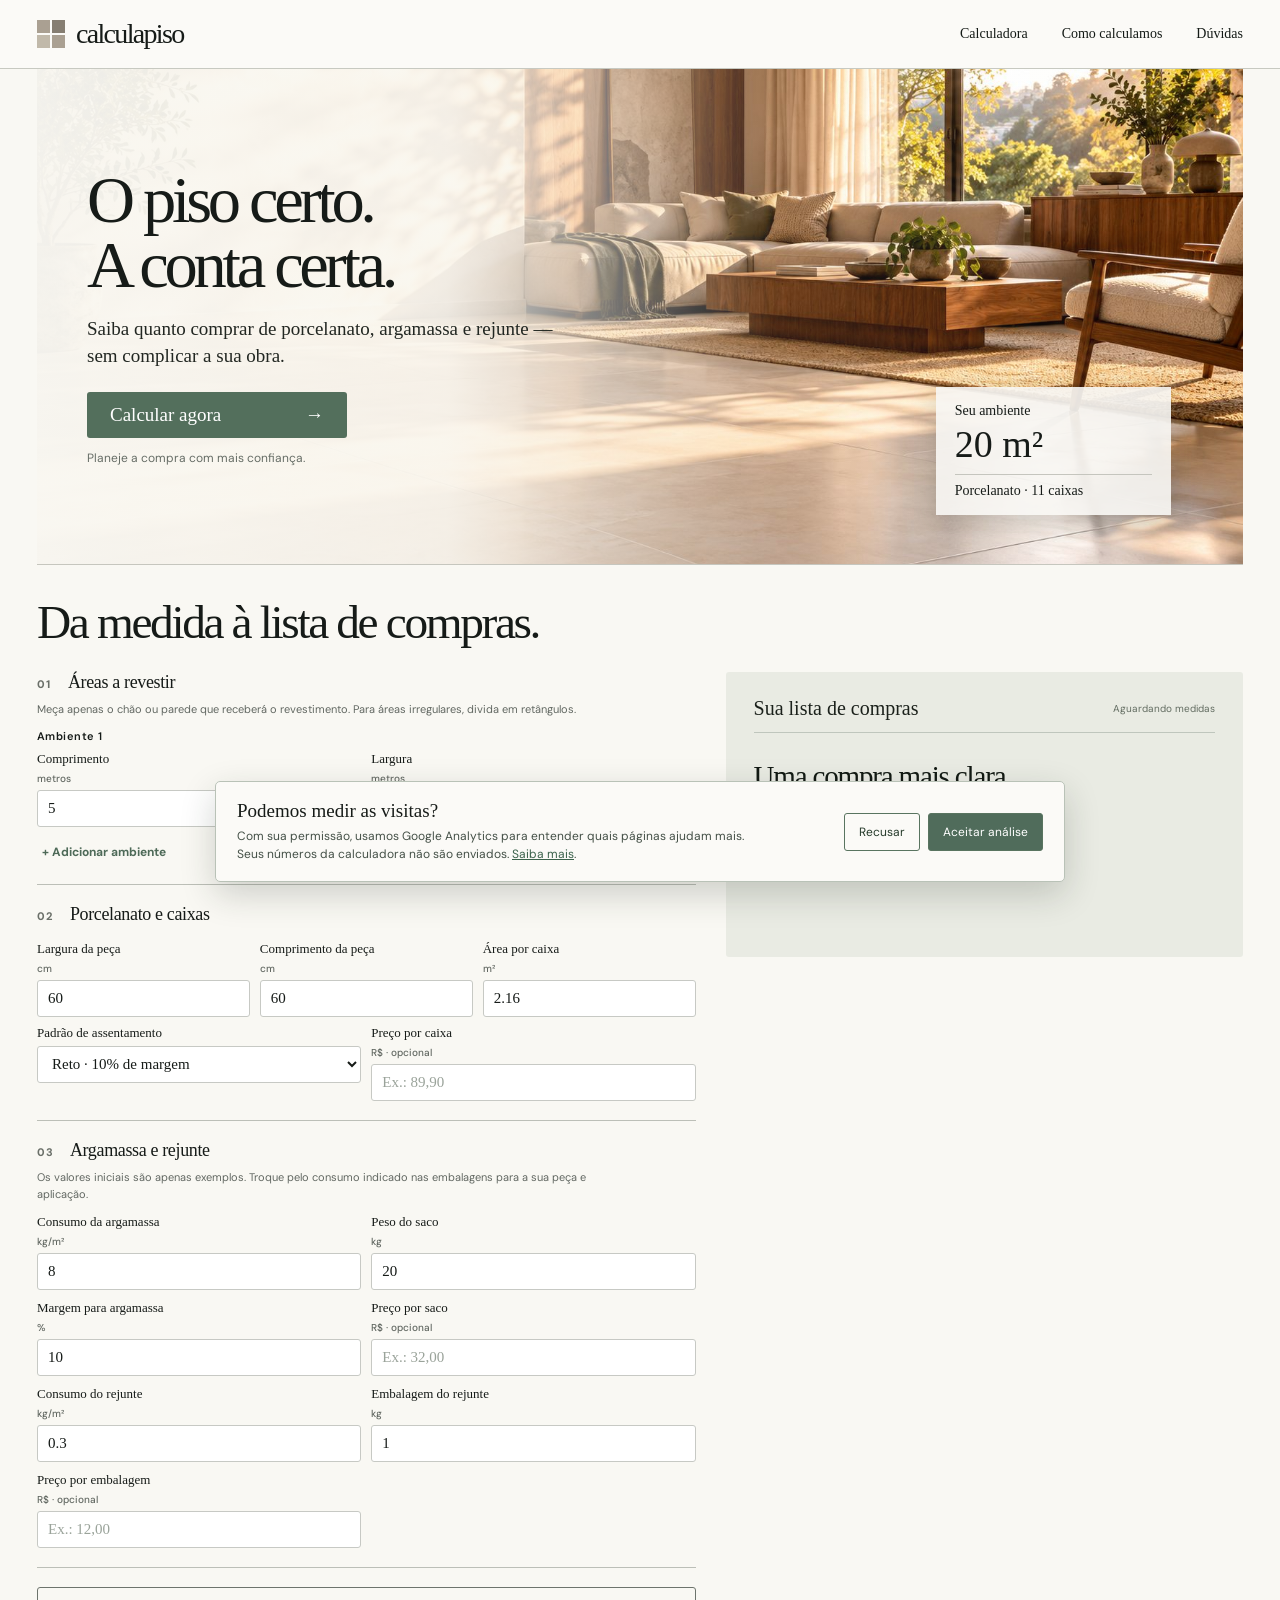
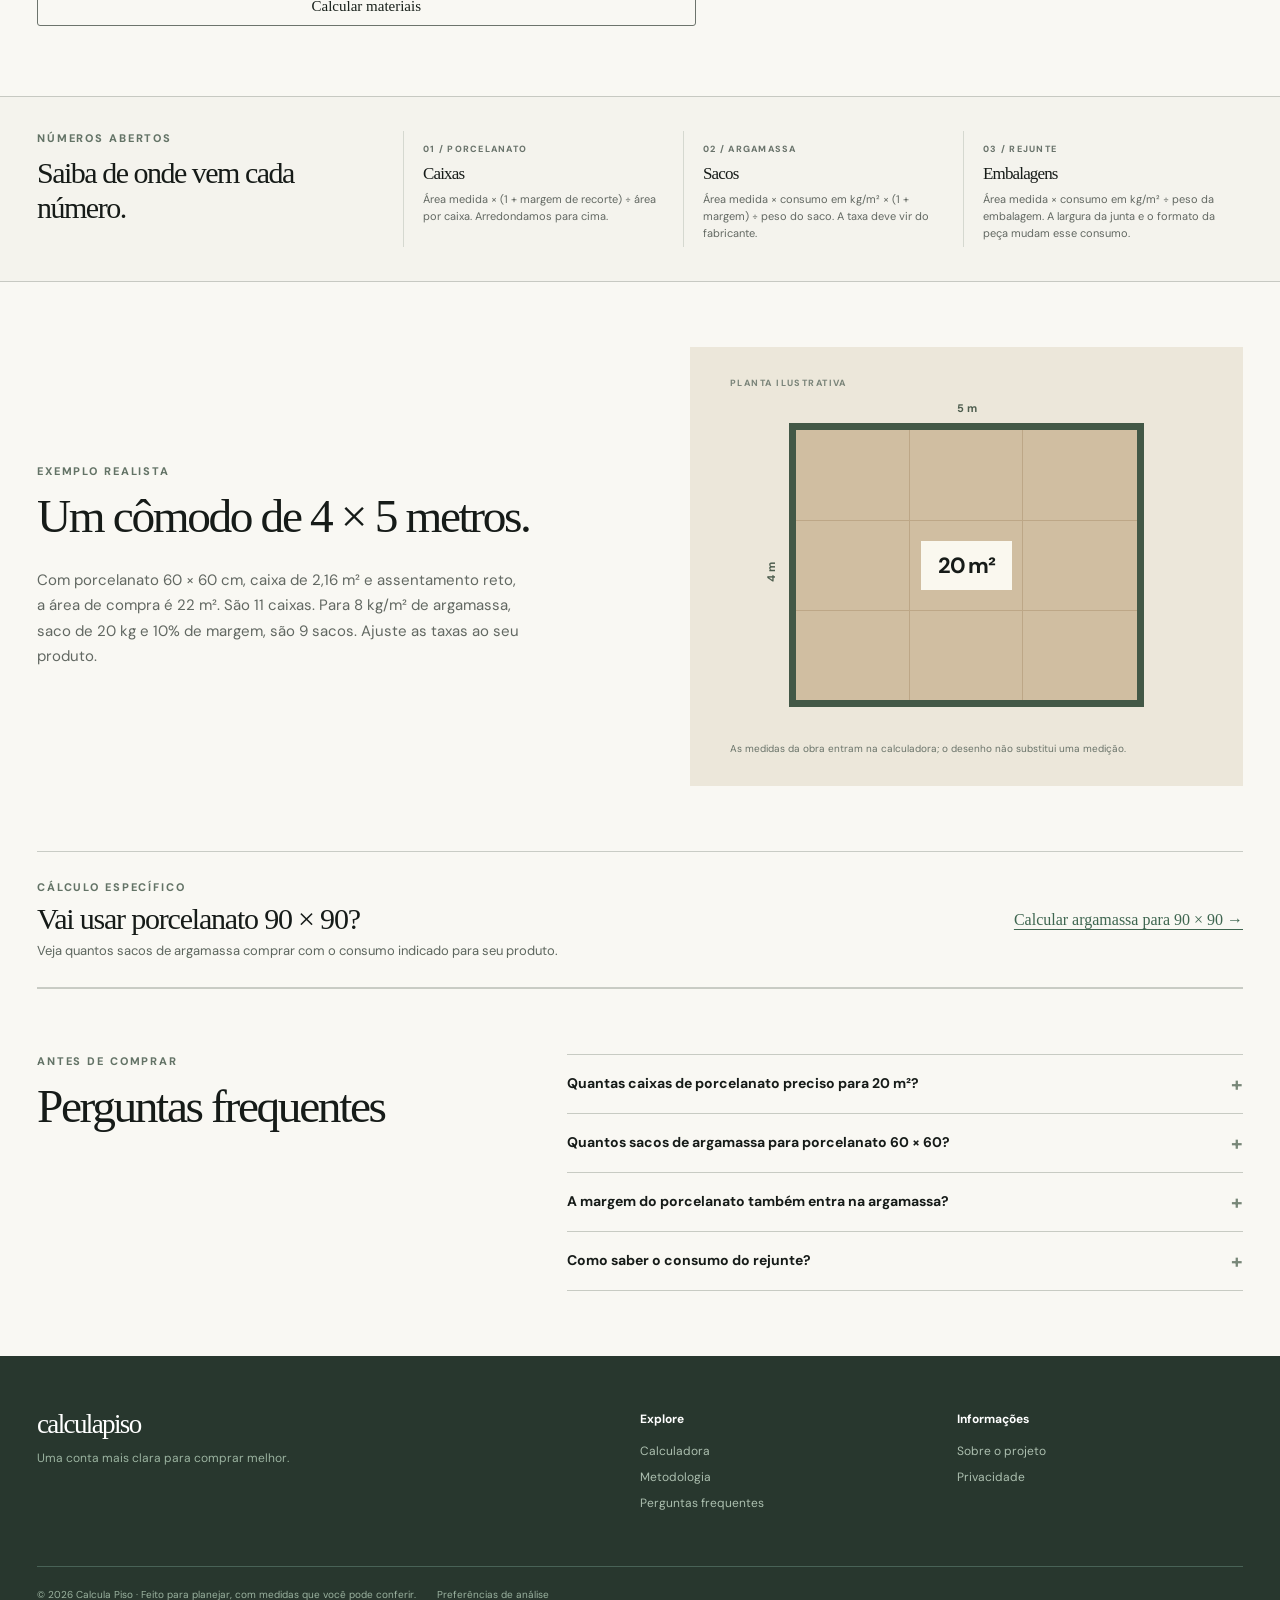
==== commit eeb13dbb: "Add consent-based Google Analytics" ====
--- a/index.html
+++ b/index.html
@@ -6,7 +6,7 @@
   <meta property="og:type" content="website"><meta property="og:locale" content="pt_BR"><meta property="og:title" content="Calculadora de Porcelanato | Calcula Piso"><meta property="og:description" content="Meça seus ambientes e monte uma lista de compra de porcelanato, argamassa e rejunte.">
   <script type="application/ld+json">{"@context":"https://schema.org","@type":"WebApplication","name":"Calcula Piso","applicationCategory":"UtilitiesApplication","operatingSystem":"Any","inLanguage":"pt-BR","isAccessibleForFree":true,"description":"Calculadora de porcelanato, argamassa e rejunte para planejamento de compra."}</script>
   <link rel="canonical" href="https://calcula-piso.vercel.app/"><meta property="og:url" content="https://calcula-piso.vercel.app/"><meta property="og:image" content="https://calcula-piso.vercel.app/hero-room.jpg"><meta name="twitter:card" content="summary_large_image"><link rel="preload" as="image" href="/hero-room.jpg"><title>Calculadora de Porcelanato: caixas, argamassa e rejunte | Calcula Piso</title>
-  <link rel="icon" href="/favicon.svg" type="image/svg+xml"><link rel="stylesheet" href="/style.css"><link rel="stylesheet" href="/redesign.css"><script defer src="/app.js"></script>
+  <link rel="icon" href="/favicon.svg" type="image/svg+xml"><link rel="stylesheet" href="/style.css"><link rel="stylesheet" href="/redesign.css"><script defer src="/analytics.js"></script><script defer src="/app.js"></script>
 </head>
 <body>
   <a class="skip-link" href="#calculadora">Pular para a calculadora</a>
--- a/redesign.css
+++ b/redesign.css
@@ -12,4 +12,5 @@
 @media(max-width:800px){.specialty-intro{padding:37px 0 30px}.specialty-intro>p:last-child{font-size:16px}.specialty-grid{grid-template-columns:1fr}.specialty-result{position:static}.specialty-copy{margin:48px 0}.specialty-copy h2,.specialty-faq h2{font-size:30px}}
 @media(max-width:420px){.specialty-fields{gap:12px}.specialty-fields label{font-size:13px}.specialty-fields input{font-size:15px}.specialty-result{padding:22px}.specialty-result h2{font-size:31px}}
 .related-tool{border-top:1px solid #c9ccc5;border-bottom:1px solid #c9ccc5;padding-block:28px;display:flex;justify-content:space-between;align-items:center;gap:25px}.related-tool .overline{margin:0 0 8px}.related-tool h2{font:400 30px Georgia,'Times New Roman',serif;letter-spacing:-.04em;margin:0 0 6px}.related-tool p:last-child{font-size:13px;margin:0;color:#5d665e}.related-tool>a{flex:none;color:#3f6650;text-decoration:underline;text-underline-offset:4px;font:16px Georgia,'Times New Roman',serif}@media(max-width:800px){.related-tool{display:block}.related-tool>a{display:inline-block;margin-top:15px}}
+.analytics-choice{position:fixed;z-index:1000;left:18px;right:18px;bottom:18px;max-width:850px;margin:auto;background:#fbfaf7;border:1px solid #b9c2b7;box-shadow:0 12px 35px #1c291d33;border-radius:5px;padding:18px 21px;display:flex;align-items:center;justify-content:space-between;gap:25px}.analytics-choice[hidden]{display:none}.analytics-choice strong{font:400 19px Georgia,'Times New Roman',serif}.analytics-choice p{font-size:12px;line-height:1.45;margin:6px 0 0;max-width:510px;color:#445047}.analytics-choice a{color:#3b624b;text-decoration:underline}.analytics-choice-actions{display:flex;gap:8px;flex:none}.analytics-choice button{border:1px solid #597460;border-radius:3px;background:transparent;color:#263b2b;padding:10px 14px;cursor:pointer;font-size:12px}.analytics-choice button[data-choice="granted"]{background:#506c5b;color:white}.privacy-settings{background:transparent;border:0;color:inherit;text-decoration:underline;text-underline-offset:3px;cursor:pointer;font:inherit;margin-left:15px}@media(max-width:650px){.analytics-choice{display:block;left:10px;right:10px;bottom:10px;padding:17px}.analytics-choice-actions{margin-top:14px}.analytics-choice-actions button{flex:1}.privacy-settings{margin:12px 0 0;display:block}}
 
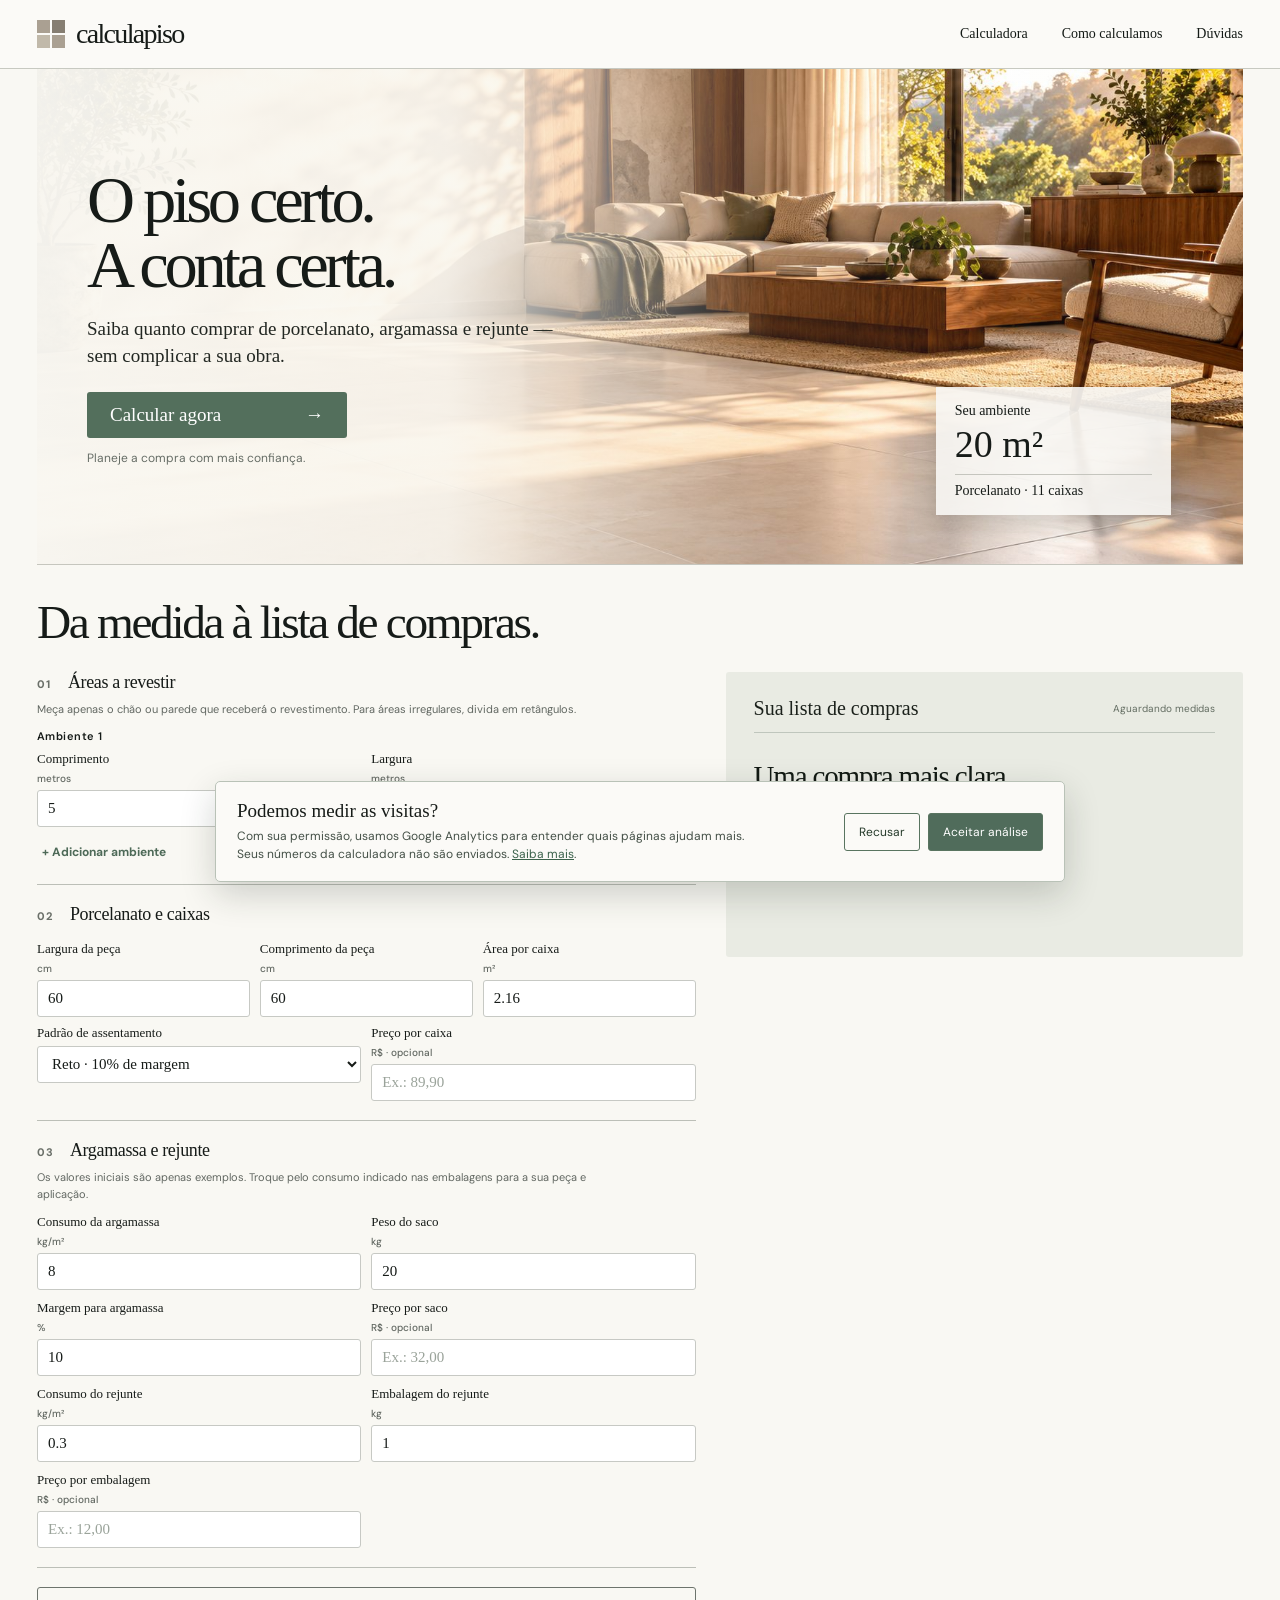
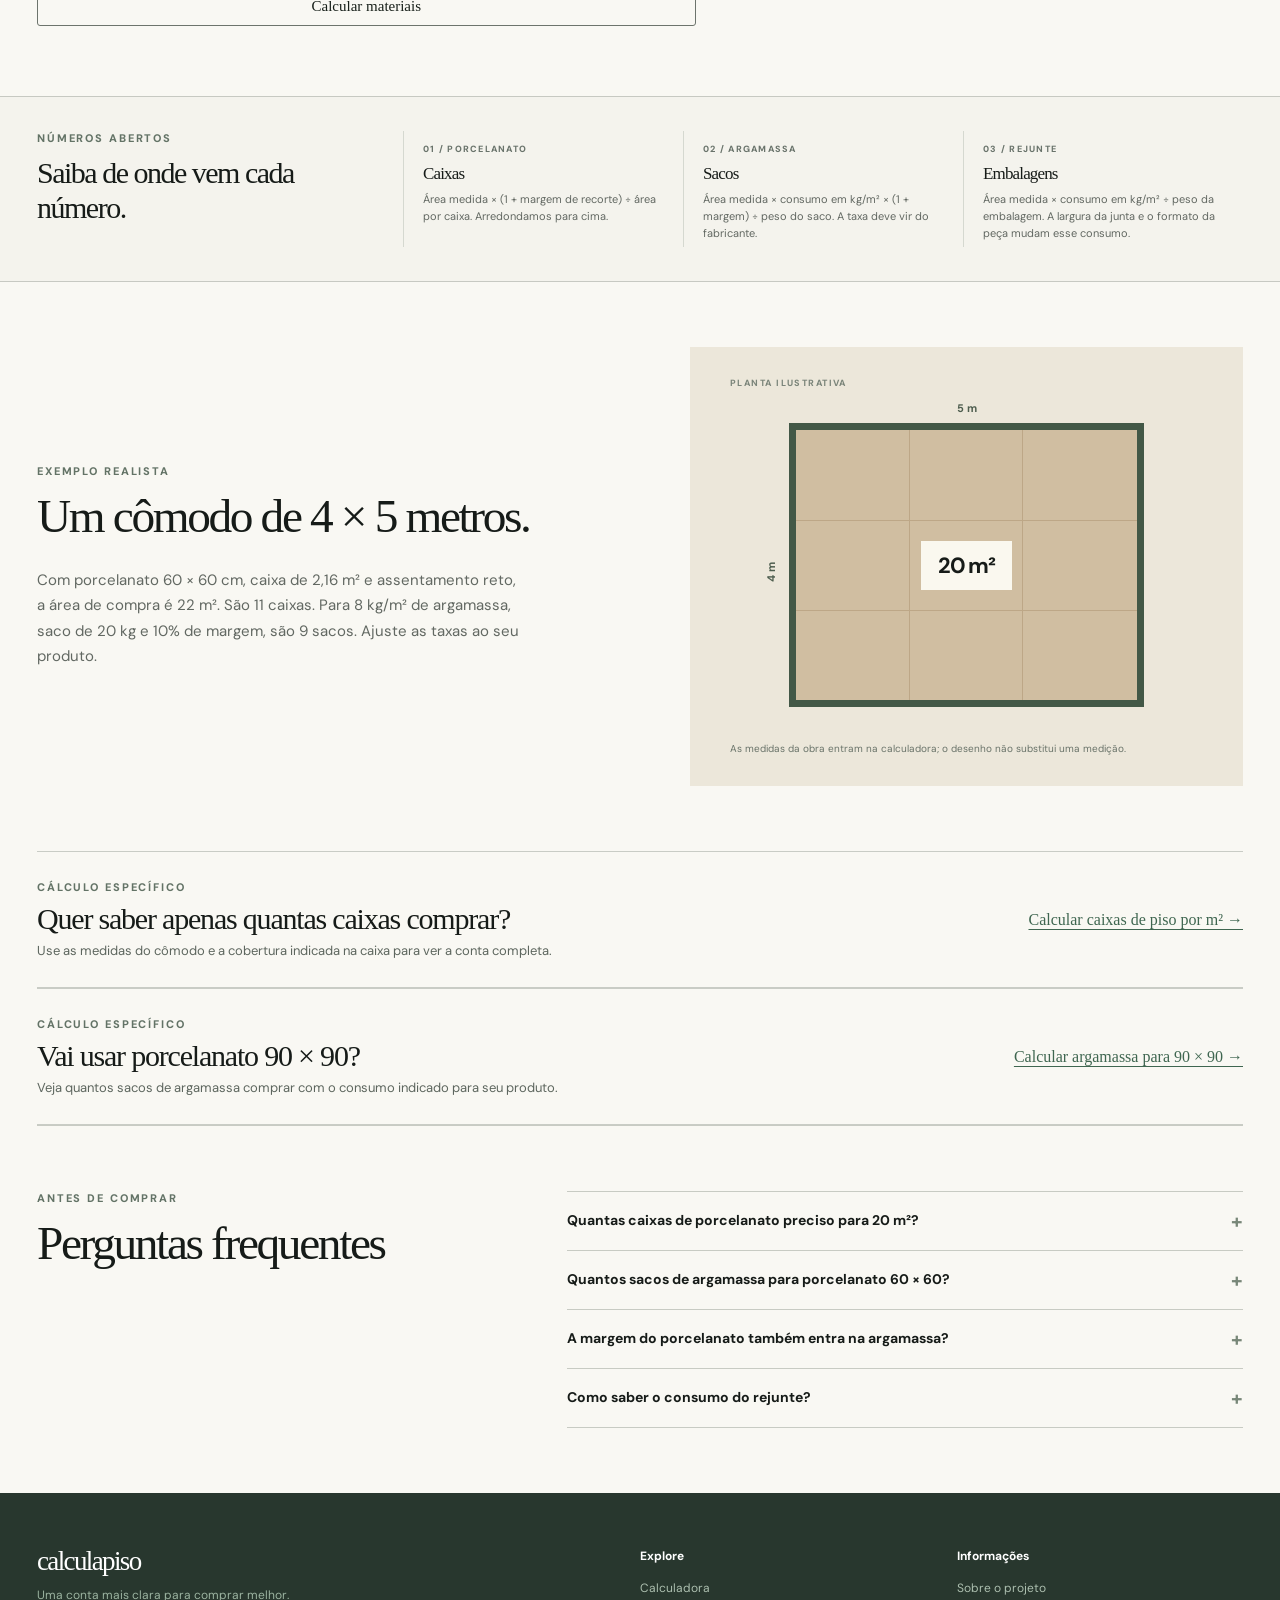
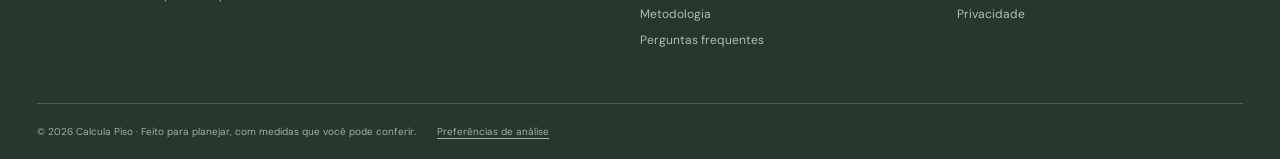
==== commit e547dcea: "Link and configure floor box calculator" ====
--- a/index.html
+++ b/index.html
@@ -21,6 +21,7 @@
     </div></section>
     <section class="method-section" id="metodo"><div class="shell method-grid"><div><p class="overline">Números abertos</p><h2>Saiba de onde vem cada número.</h2><p>Uma boa estimativa começa na embalagem. Nossa ferramenta faz as contas e arredonda a compra para caixas e sacos inteiros.</p><a href="#calculadora">Voltar à calculadora <span aria-hidden="true">↗</span></a></div><div class="method-cards"><article><span>01 / PORCELANATO</span><h3>Caixas</h3><p>Área medida × (1 + margem de recorte) ÷ área por caixa. Arredondamos para cima.</p></article><article><span>02 / ARGAMASSA</span><h3>Sacos</h3><p>Área medida × consumo em kg/m² × (1 + margem) ÷ peso do saco. A taxa deve vir do fabricante.</p></article><article><span>03 / REJUNTE</span><h3>Embalagens</h3><p>Área medida × consumo em kg/m² ÷ peso da embalagem. A largura da junta e o formato da peça mudam esse consumo.</p></article></div></div></section>
     <section class="example-section shell"><div class="example-intro"><p class="overline">Exemplo realista</p><h2>Um cômodo de 4 × 5 metros.</h2><p>Com porcelanato 60 × 60 cm, caixa de 2,16 m² e assentamento reto, a área de compra é 22 m². São 11 caixas. Para 8 kg/m² de argamassa, saco de 20 kg e 10% de margem, são 9 sacos. Ajuste as taxas ao seu produto.</p></div><div class="example-visual"><div class="plan-label">PLANTA ILUSTRATIVA</div><div class="room-plan"><span class="top-measure">5 m</span><span class="side-measure">4 m</span><div class="plan-grid"></div><strong>20 m²</strong></div><span class="example-caption">As medidas da obra entram na calculadora; o desenho não substitui uma medição.</span></div></section>
+    <section class="shell related-tool"><div><p class="overline">Cálculo específico</p><h2>Quer saber apenas quantas caixas comprar?</h2><p>Use as medidas do cômodo e a cobertura indicada na caixa para ver a conta completa.</p></div><a href="/quantas-caixas-de-piso">Calcular caixas de piso por m² →</a></section>
     <section class="shell related-tool"><div><p class="overline">Cálculo específico</p><h2>Vai usar porcelanato 90 × 90?</h2><p>Veja quantos sacos de argamassa comprar com o consumo indicado para seu produto.</p></div><a href="/argamassa-porcelanato-90x90">Calcular argamassa para 90 × 90 →</a></section>
     <section class="faq-section shell" id="duvidas"><div><p class="overline">Antes de comprar</p><h2>Perguntas frequentes</h2></div><div class="faq-list"><details><summary>Quantas caixas de porcelanato preciso para 20 m²?</summary><p>Depende da cobertura de cada caixa e da margem para cortes. Com uma caixa de 2,16 m² e margem de 10%, a compra é de 22 m²: 22 ÷ 2,16 = 10,19, arredondando para 11 caixas.</p></details><details><summary>Quantos sacos de argamassa para porcelanato 60 × 60?</summary><p>O tamanho da peça sozinho não define o consumo. Consulte a ficha técnica da argamassa para o método de assentamento. No exemplo de 20 m², 8 kg/m², 10% de margem e sacos de 20 kg, são 176 kg ou 9 sacos.</p></details><details><summary>A margem do porcelanato também entra na argamassa?</summary><p>Não. A margem das caixas cobre recortes e quebras das peças. A argamassa tem sua própria margem para perdas de aplicação.</p></details><details><summary>Como saber o consumo do rejunte?</summary><p>Procure a tabela do fabricante. O consumo muda com o tamanho e a espessura da peça, a largura da junta e o tipo de rejunte. Digite na calculadora o valor em kg/m² indicado para o seu caso.</p></details></div></section>
   </main><footer class="site-footer"><div class="shell footer-grid"><div><a class="logo footer-logo" href="/">calculapiso</a><p>Uma conta mais clara para comprar melhor.</p></div><div><strong>Explore</strong><a href="#calculadora">Calculadora</a><a href="#metodo">Metodologia</a><a href="#duvidas">Perguntas frequentes</a></div><div><strong>Informações</strong><a href="/sobre">Sobre o projeto</a><a href="/privacidade">Privacidade</a></div></div><div class="shell footer-bottom">© <span id="year">2026</span> Calcula Piso · Feito para planejar, com medidas que você pode conferir.</div></footer>
